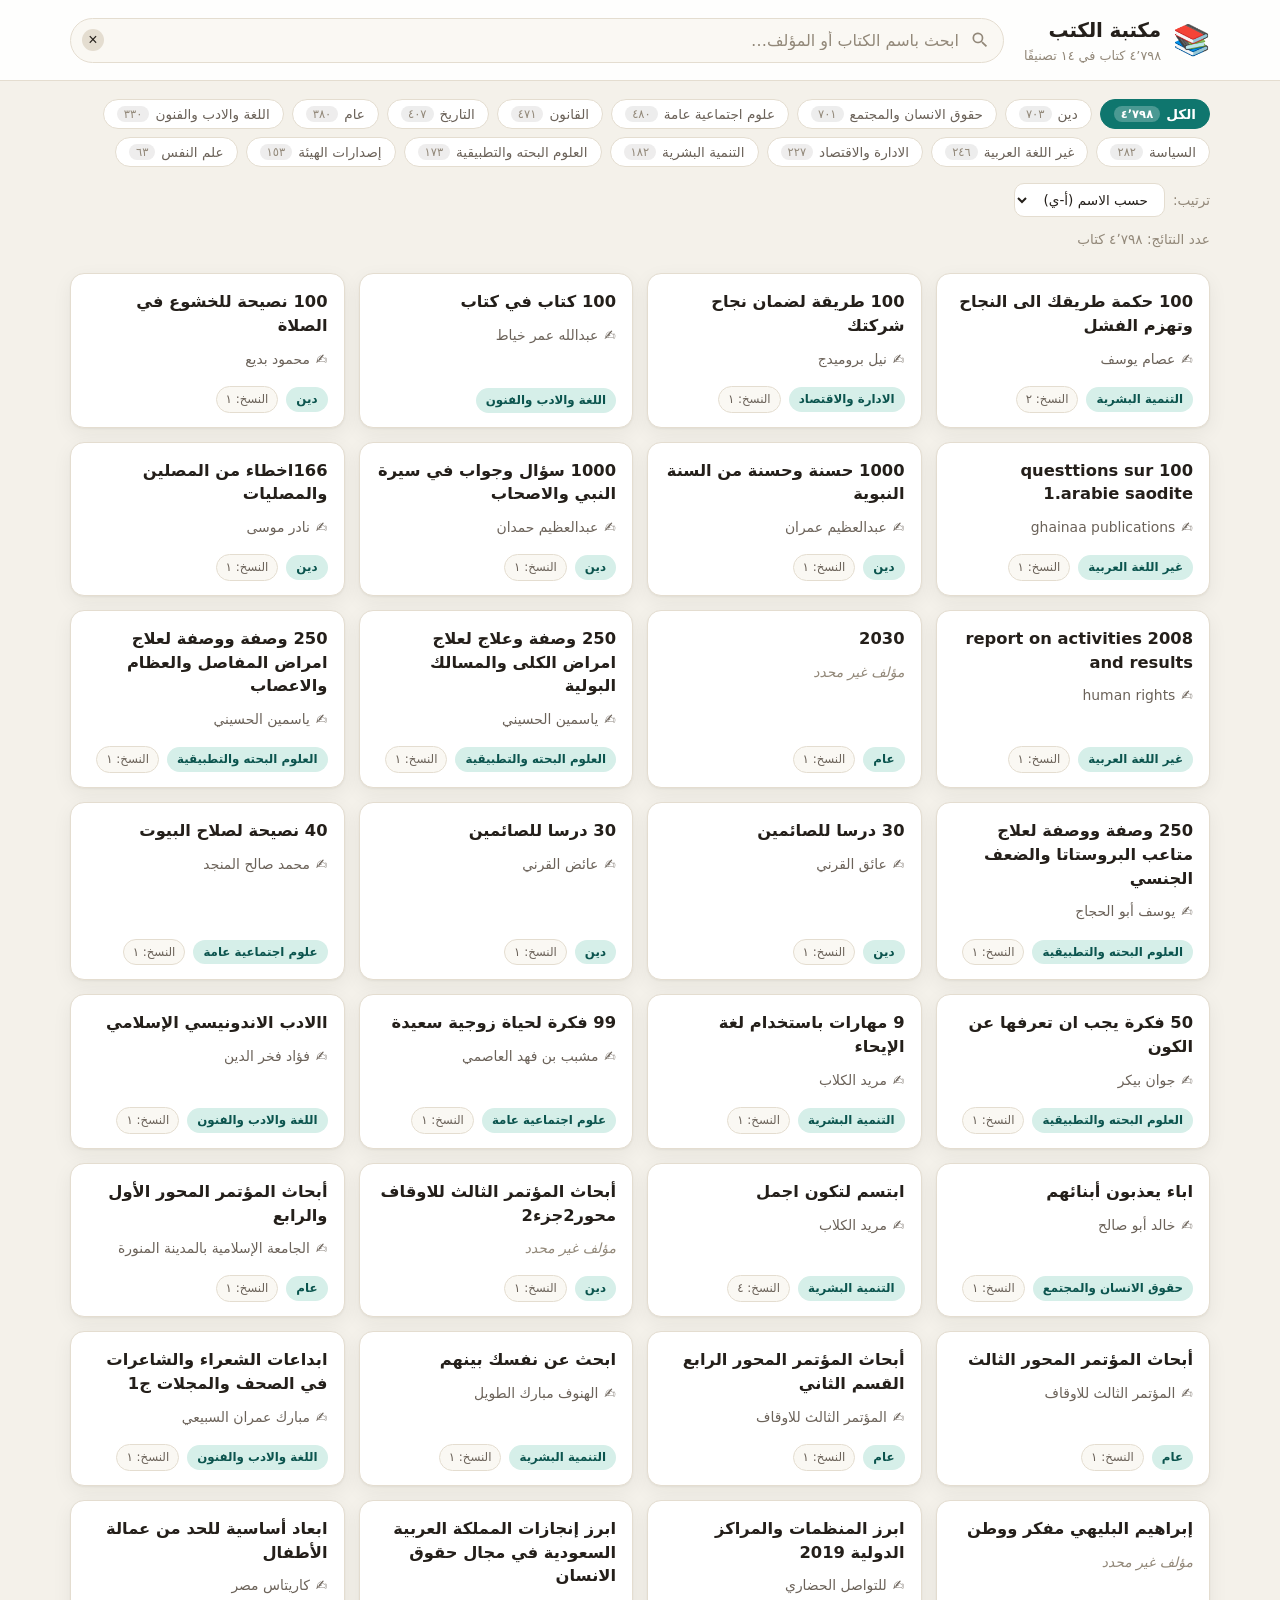
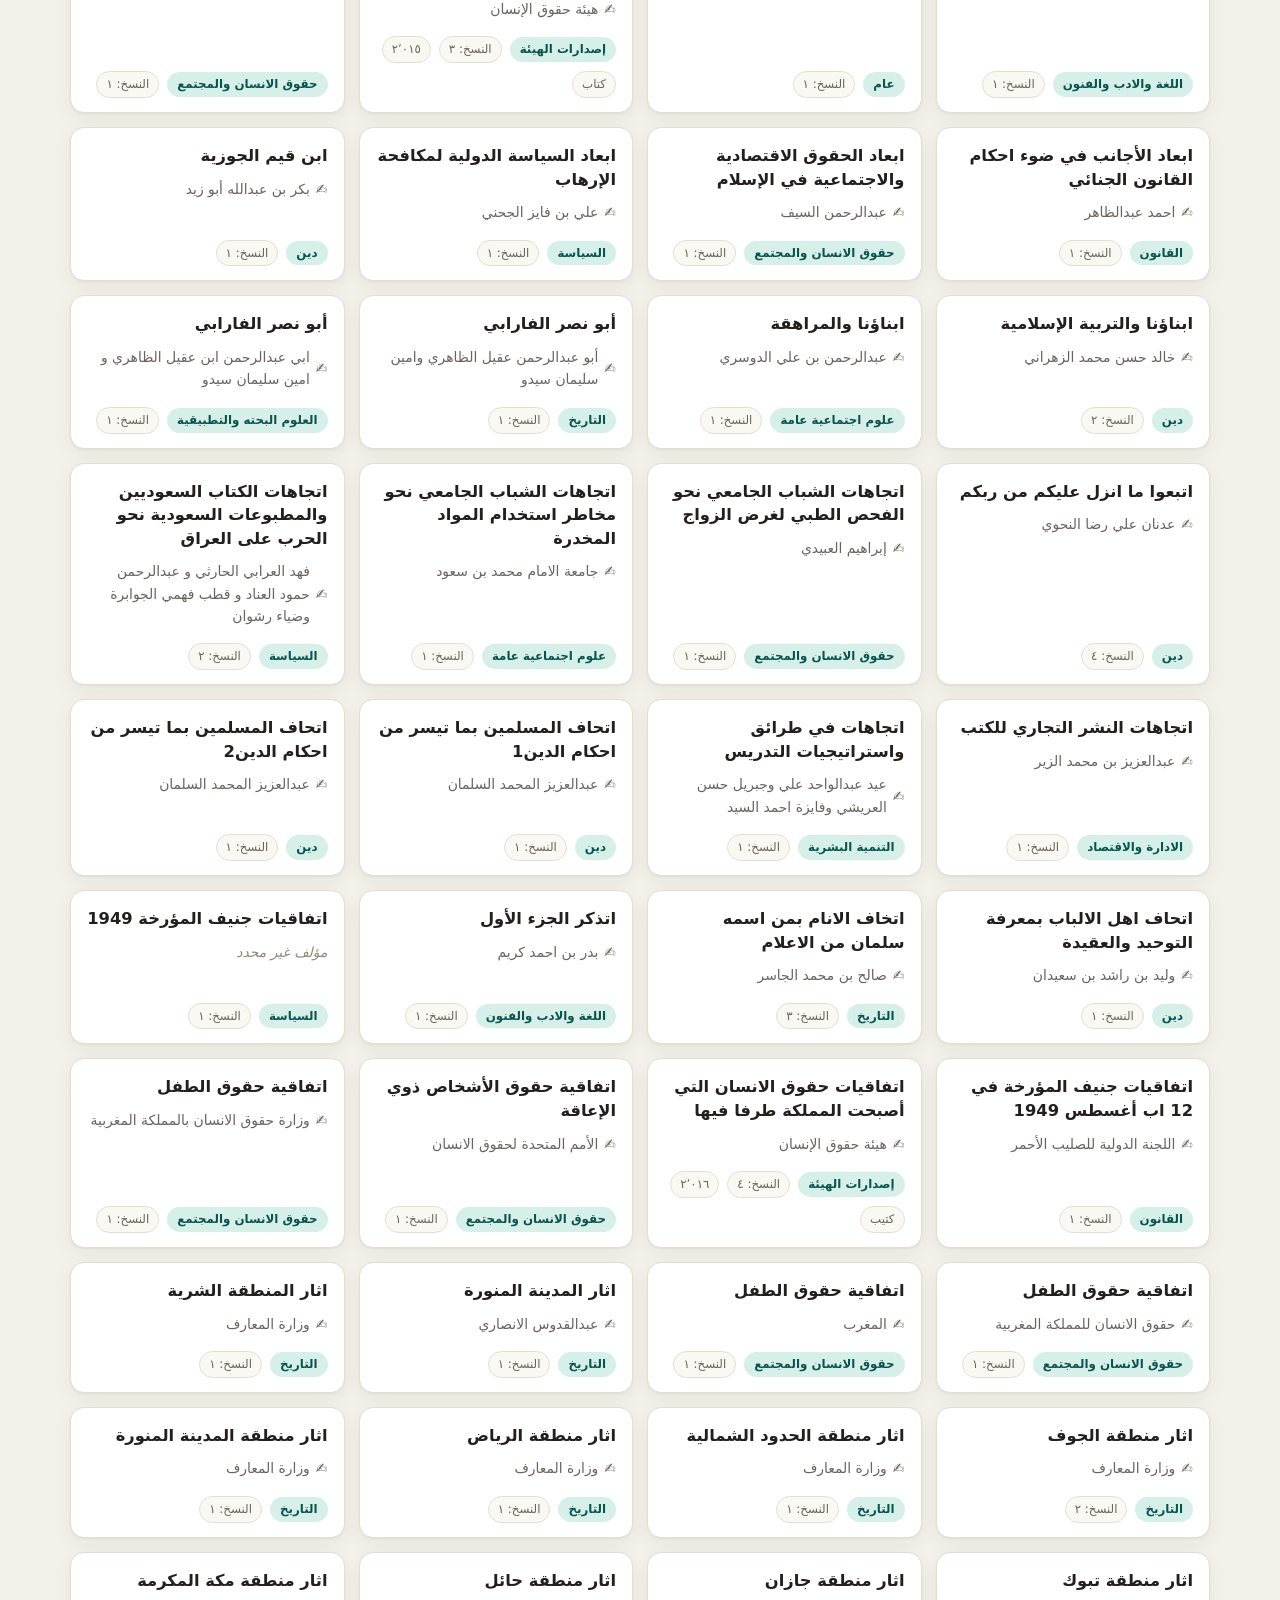
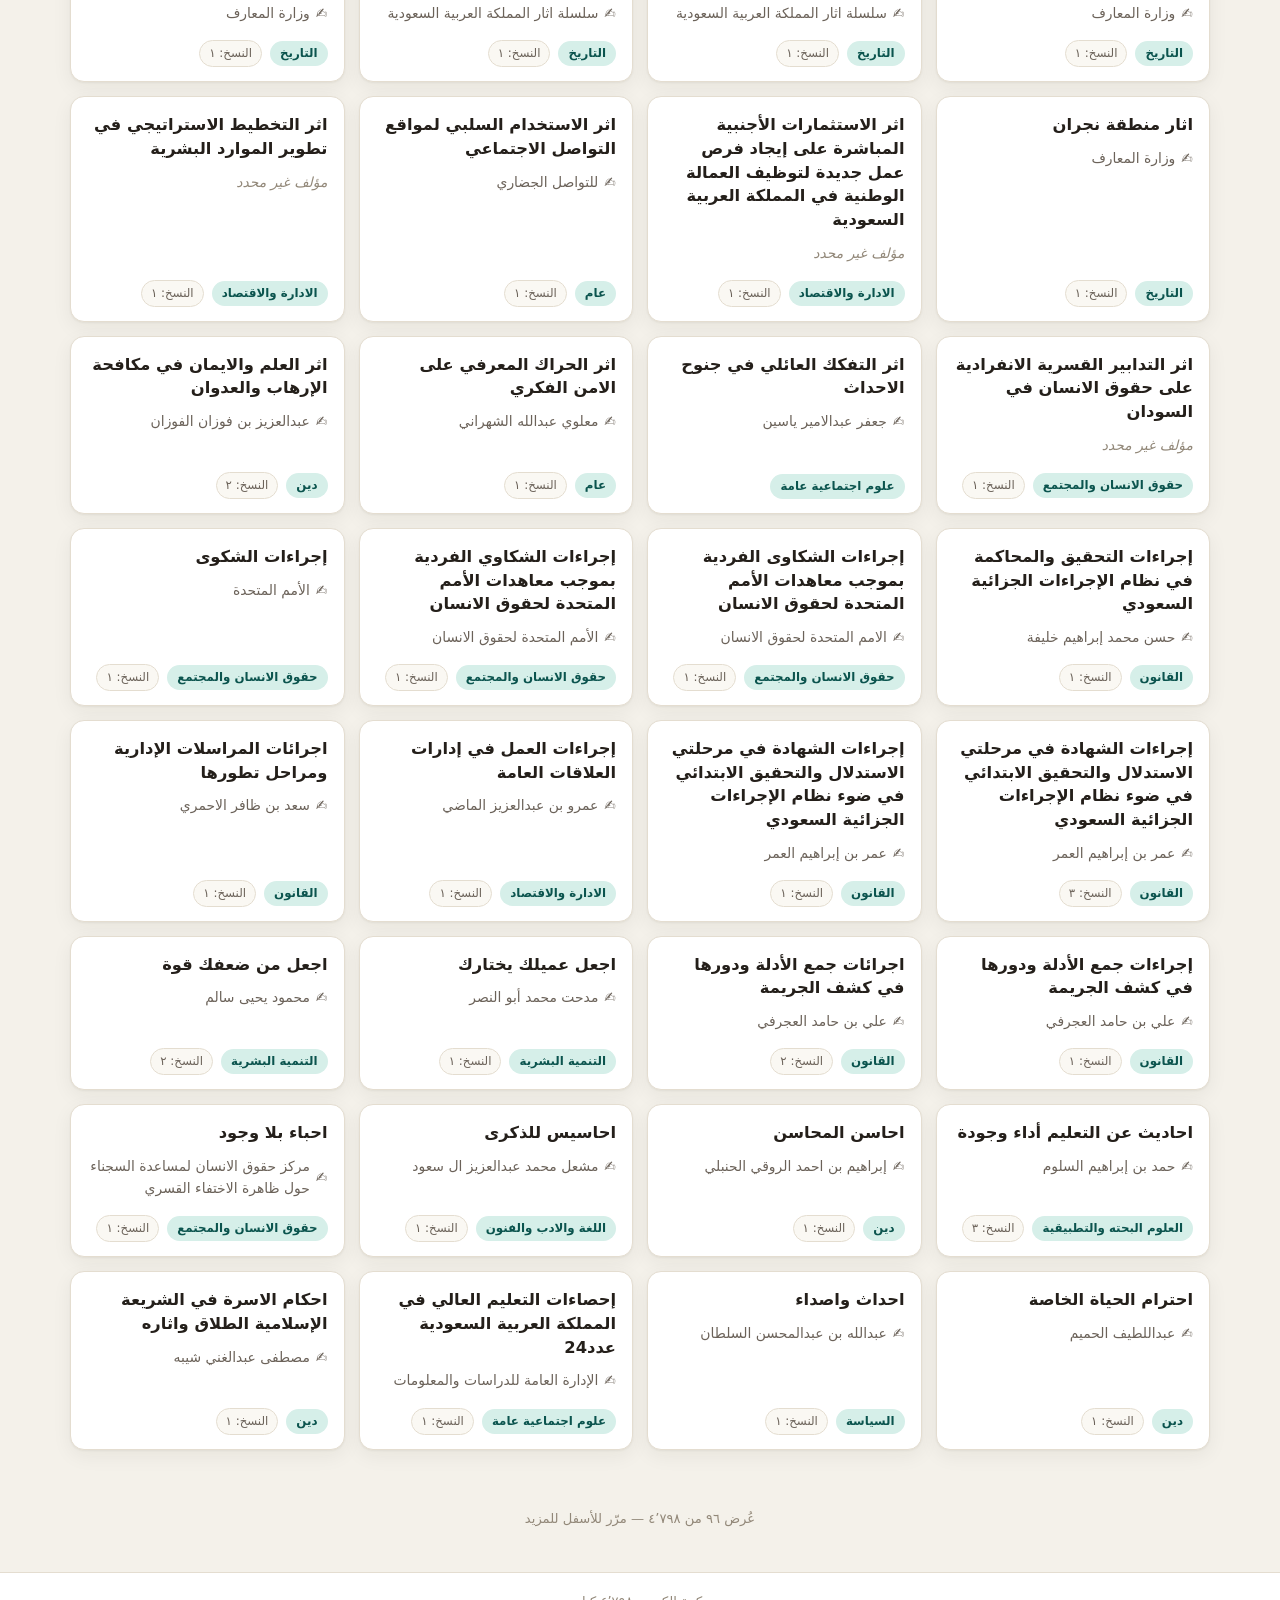
==== index.html @ 25c6536d "إضافة صفحة البحث وعرض كتب المكتبة - صفحة ويب عربية (RTL) للبحث في الكتب وتصفّحها حسب التصنيف - بحث ف" ====
<!DOCTYPE html>
<html lang="ar" dir="rtl">
<head>
  <meta charset="UTF-8" />
  <meta name="viewport" content="width=device-width, initial-scale=1.0" />
  <title>مكتبة الكتب — البحث والتصفّح</title>
  <meta name="description" content="صفحة للبحث في كتب المكتبة وتصفّحها حسب التصنيف" />
  <link rel="preconnect" href="https://fonts.googleapis.com" />
  <link rel="stylesheet" href="assets/styles.css" />
  <link rel="icon" href="data:image/svg+xml,<svg xmlns='http://www.w3.org/2000/svg' viewBox='0 0 100 100'><text y='.9em' font-size='90'>📚</text></svg>" />
</head>
<body>
  <a class="skip-link" href="#results">تخطٍّ إلى النتائج</a>

  <header class="site-header">
    <div class="header-inner">
      <div class="brand">
        <span class="brand-icon" aria-hidden="true">📚</span>
        <div class="brand-text">
          <h1>مكتبة الكتب</h1>
          <p id="subtitle">جارٍ تحميل البيانات…</p>
        </div>
      </div>

      <div class="search-wrap">
        <svg class="search-icon" aria-hidden="true" viewBox="0 0 24 24" width="20" height="20">
          <path fill="currentColor" d="M15.5 14h-.79l-.28-.27a6.5 6.5 0 1 0-.7.7l.27.28v.79l5 4.99L20.49 19l-4.99-5Zm-6 0A4.5 4.5 0 1 1 14 9.5 4.5 4.5 0 0 1 9.5 14Z"/>
        </svg>
        <input id="search" type="search" inputmode="search" autocomplete="off"
               placeholder="ابحث باسم الكتاب أو المؤلف…" aria-label="بحث" />
        <button id="clear-search" class="clear-btn" type="button" aria-label="مسح البحث" hidden>&times;</button>
      </div>
    </div>
  </header>

  <main>
    <section class="controls" aria-label="أدوات التصفية">
      <div class="controls-inner">
        <div class="chips" id="category-chips" role="tablist" aria-label="التصنيفات"></div>
        <div class="controls-right">
          <label class="sort-field">
            <span>ترتيب:</span>
            <select id="sort" aria-label="ترتيب النتائج">
              <option value="title">حسب الاسم (أ-ي)</option>
              <option value="author">حسب المؤلف</option>
              <option value="copies">حسب عدد النسخ</option>
              <option value="category">حسب التصنيف</option>
            </select>
          </label>
        </div>
      </div>
      <p class="result-count" id="result-count" aria-live="polite"></p>
    </section>

    <section id="results" class="results" tabindex="-1" aria-label="قائمة الكتب"></section>

    <div id="empty-state" class="empty-state" hidden>
      <span aria-hidden="true">🔍</span>
      <p>لا توجد كتب مطابقة</p>
      <button id="reset-all" type="button" class="btn">إعادة التعيين</button>
    </div>

    <div id="sentinel" class="sentinel" aria-hidden="true"></div>
    <p id="load-status" class="load-status" aria-live="polite"></p>
  </main>

  <footer class="site-footer">
    <p>مكتبة الكتب · <span id="footer-count"></span></p>
  </footer>

  <!-- نافذة تفاصيل الكتاب -->
  <dialog id="book-dialog" class="book-dialog">
    <form method="dialog">
      <button class="dialog-close" value="close" aria-label="إغلاق">&times;</button>
    </form>
    <div id="dialog-body"></div>
  </dialog>

  <script src="assets/books-data.js"></script>
  <script src="assets/app.js"></script>
</body>
</html>
---- assets/styles.css ----
:root {
  --bg: #f4f1ea;
  --surface: #ffffff;
  --surface-2: #faf8f3;
  --text: #241f1a;
  --text-soft: #6b6259;
  --muted: #928879;
  --border: #e4ddd0;
  --accent: #0f766e;
  --accent-soft: #d6efe9;
  --accent-ink: #0b544e;
  --ring: rgba(15, 118, 110, .35);
  --shadow: 0 1px 2px rgba(40, 30, 20, .05), 0 6px 20px rgba(40, 30, 20, .06);
  --radius: 14px;
  --maxw: 1180px;
  --font: "Segoe UI", "Noto Sans Arabic", "Tahoma", system-ui, sans-serif;
}

@media (prefers-color-scheme: dark) {
  :root {
    --bg: #16130f;
    --surface: #211d18;
    --surface-2: #1b1712;
    --text: #f0e9de;
    --text-soft: #c1b6a6;
    --muted: #948a7b;
    --border: #352f27;
    --accent: #2dd4bf;
    --accent-soft: #123330;
    --accent-ink: #7ff0e2;
    --ring: rgba(45, 212, 191, .35);
    --shadow: 0 1px 2px rgba(0,0,0,.3), 0 8px 24px rgba(0,0,0,.35);
  }
}
:root[data-theme="dark"] {
  --bg: #16130f; --surface: #211d18; --surface-2: #1b1712;
  --text: #f0e9de; --text-soft: #c1b6a6; --muted: #948a7b; --border: #352f27;
  --accent: #2dd4bf; --accent-soft: #123330; --accent-ink: #7ff0e2;
  --ring: rgba(45, 212, 191, .35);
  --shadow: 0 1px 2px rgba(0,0,0,.3), 0 8px 24px rgba(0,0,0,.35);
}
:root[data-theme="light"] {
  --bg: #f4f1ea; --surface: #ffffff; --surface-2: #faf8f3;
  --text: #241f1a; --text-soft: #6b6259; --muted: #928879; --border: #e4ddd0;
  --accent: #0f766e; --accent-soft: #d6efe9; --accent-ink: #0b544e;
  --ring: rgba(15, 118, 110, .35);
}

* { box-sizing: border-box; }
html { -webkit-text-size-adjust: 100%; }
body {
  margin: 0;
  font-family: var(--font);
  background: var(--bg);
  color: var(--text);
  line-height: 1.6;
}

.skip-link {
  position: absolute; right: -9999px; top: 8px;
  background: var(--accent); color: #fff; padding: 8px 14px; border-radius: 8px; z-index: 100;
}
.skip-link:focus { right: 12px; }

/* Header */
.site-header {
  position: sticky; top: 0; z-index: 30;
  background: color-mix(in srgb, var(--surface) 88%, transparent);
  backdrop-filter: blur(10px);
  border-bottom: 1px solid var(--border);
}
.header-inner {
  max-width: var(--maxw); margin: 0 auto; padding: 14px 20px;
  display: flex; align-items: center; gap: 20px; flex-wrap: wrap;
}
.brand { display: flex; align-items: center; gap: 12px; }
.brand-icon { font-size: 30px; line-height: 1; }
.brand-text h1 { margin: 0; font-size: 1.25rem; font-weight: 800; letter-spacing: -.2px; }
.brand-text p { margin: 0; font-size: .8rem; color: var(--muted); }

.search-wrap {
  position: relative; flex: 1 1 320px; min-width: 240px; margin-inline-start: auto;
}
.search-icon {
  position: absolute; inset-inline-start: 14px; top: 50%; transform: translateY(-50%);
  color: var(--muted); pointer-events: none;
}
#search {
  width: 100%; padding: 12px 44px; border: 1px solid var(--border);
  border-radius: 999px; background: var(--surface-2); color: var(--text);
  font-size: 1rem; font-family: inherit; transition: border-color .15s, box-shadow .15s;
}
#search::placeholder { color: var(--muted); }
#search:focus { outline: none; border-color: var(--accent); box-shadow: 0 0 0 4px var(--ring); }
#search::-webkit-search-cancel-button { display: none; }
.clear-btn {
  position: absolute; inset-inline-end: 12px; top: 50%; transform: translateY(-50%);
  border: none; background: var(--border); color: var(--text); width: 22px; height: 22px;
  border-radius: 50%; font-size: 16px; line-height: 1; cursor: pointer; display: grid; place-items: center;
}
.clear-btn:hover { background: var(--accent); color: #fff; }

/* Controls */
.controls { max-width: var(--maxw); margin: 0 auto; padding: 18px 20px 6px; }
.controls-inner { display: flex; gap: 16px; align-items: flex-start; flex-wrap: wrap; justify-content: space-between; }
.chips { display: flex; flex-wrap: wrap; gap: 8px; flex: 1 1 auto; }
.chip {
  border: 1px solid var(--border); background: var(--surface); color: var(--text-soft);
  padding: 6px 13px; border-radius: 999px; font-size: .85rem; font-family: inherit;
  cursor: pointer; transition: all .13s; display: inline-flex; align-items: center; gap: 6px;
}
.chip:hover { border-color: var(--accent); color: var(--text); }
.chip[aria-selected="true"] {
  background: var(--accent); border-color: var(--accent); color: #fff; font-weight: 600;
}
.chip .chip-count {
  font-size: .72rem; background: color-mix(in srgb, var(--text) 8%, transparent);
  padding: 1px 7px; border-radius: 999px; color: var(--muted);
}
.chip[aria-selected="true"] .chip-count { background: rgba(255,255,255,.25); color: #fff; }

.controls-right { display: flex; align-items: center; gap: 10px; }
.sort-field { display: inline-flex; align-items: center; gap: 8px; font-size: .85rem; color: var(--muted); }
#sort {
  font-family: inherit; font-size: .85rem; padding: 7px 12px; border-radius: 10px;
  border: 1px solid var(--border); background: var(--surface); color: var(--text); cursor: pointer;
}
#sort:focus { outline: none; border-color: var(--accent); box-shadow: 0 0 0 3px var(--ring); }

.result-count { max-width: var(--maxw); margin: 12px auto 0; font-size: .85rem; color: var(--muted); }

/* Results grid */
.results {
  max-width: var(--maxw); margin: 8px auto 0; padding: 8px 20px 40px;
  display: grid; gap: 14px; outline: none;
  grid-template-columns: repeat(auto-fill, minmax(270px, 1fr));
}
.card {
  background: var(--surface); border: 1px solid var(--border); border-radius: var(--radius);
  padding: 16px 16px 14px; box-shadow: var(--shadow); cursor: pointer;
  display: flex; flex-direction: column; gap: 10px; transition: transform .12s, border-color .12s, box-shadow .12s;
  position: relative; overflow: hidden;
}
.card::before {
  content: ""; position: absolute; inset-inline-start: 0; top: 0; bottom: 0; width: 4px;
  background: var(--accent); opacity: .0; transition: opacity .12s;
}
.card:hover { transform: translateY(-2px); border-color: color-mix(in srgb, var(--accent) 50%, var(--border)); }
.card:hover::before { opacity: .8; }
.card:focus-visible { outline: 2px solid var(--accent); outline-offset: 2px; }
.card-title { margin: 0; font-size: 1.02rem; font-weight: 700; line-height: 1.45; color: var(--text); }
.card-author { font-size: .87rem; color: var(--text-soft); display: flex; align-items: center; gap: 6px; }
.card-author.empty { color: var(--muted); font-style: italic; }
.card-meta { margin-top: auto; display: flex; align-items: center; gap: 8px; flex-wrap: wrap; padding-top: 6px; }
.badge {
  font-size: .74rem; padding: 3px 10px; border-radius: 999px; font-weight: 600;
  background: var(--accent-soft); color: var(--accent-ink); white-space: nowrap;
}
.pill {
  font-size: .74rem; padding: 3px 9px; border-radius: 999px; color: var(--text-soft);
  background: var(--surface-2); border: 1px solid var(--border); white-space: nowrap;
}
mark { background: color-mix(in srgb, var(--accent) 32%, transparent); color: inherit; border-radius: 3px; padding: 0 1px; }

/* Empty / status */
.empty-state { max-width: var(--maxw); margin: 40px auto; text-align: center; color: var(--muted); }
.empty-state span { font-size: 46px; display: block; margin-bottom: 8px; }
.empty-state p { margin: 0 0 16px; font-size: 1.05rem; }
.btn {
  font-family: inherit; border: 1px solid var(--accent); background: var(--accent); color: #fff;
  padding: 9px 20px; border-radius: 10px; cursor: pointer; font-size: .9rem;
}
.btn:hover { filter: brightness(1.06); }
.sentinel { height: 1px; }
.load-status { text-align: center; color: var(--muted); font-size: .82rem; padding: 4px 0 30px; min-height: 1em; }

/* Footer */
.site-footer { border-top: 1px solid var(--border); background: var(--surface); }
.site-footer p { max-width: var(--maxw); margin: 0 auto; padding: 18px 20px; color: var(--muted); font-size: .82rem; text-align: center; }

/* Dialog */
.book-dialog {
  border: 1px solid var(--border); border-radius: 16px; padding: 0; max-width: 520px; width: calc(100% - 40px);
  background: var(--surface); color: var(--text); box-shadow: 0 20px 60px rgba(0,0,0,.35);
}
.book-dialog::backdrop { background: rgba(20, 15, 10, .5); backdrop-filter: blur(2px); }
.dialog-close {
  position: absolute; inset-inline-end: 12px; top: 10px; border: none; background: var(--surface-2);
  width: 32px; height: 32px; border-radius: 50%; font-size: 20px; cursor: pointer; color: var(--text-soft);
}
.dialog-close:hover { background: var(--accent); color: #fff; }
#dialog-body { padding: 28px 26px 26px; }
#dialog-body .dlg-badge { margin-bottom: 12px; display: inline-block; }
#dialog-body h2 { margin: 0 0 6px; font-size: 1.3rem; line-height: 1.4; }
#dialog-body .dlg-author { color: var(--text-soft); margin: 0 0 20px; }
.dlg-grid { display: grid; grid-template-columns: 1fr 1fr; gap: 12px; }
.dlg-item {
  background: var(--surface-2); border: 1px solid var(--border); border-radius: 10px; padding: 12px 14px;
}
.dlg-item .k { font-size: .75rem; color: var(--muted); margin-bottom: 3px; }
.dlg-item .v { font-size: 1rem; font-weight: 700; }

@media (max-width: 560px) {
  .brand-text h1 { font-size: 1.1rem; }
  .results { grid-template-columns: 1fr; }
  .header-inner { gap: 12px; }
  .search-wrap { flex-basis: 100%; }
}
@media (prefers-reduced-motion: reduce) {
  * { transition: none !important; }
}
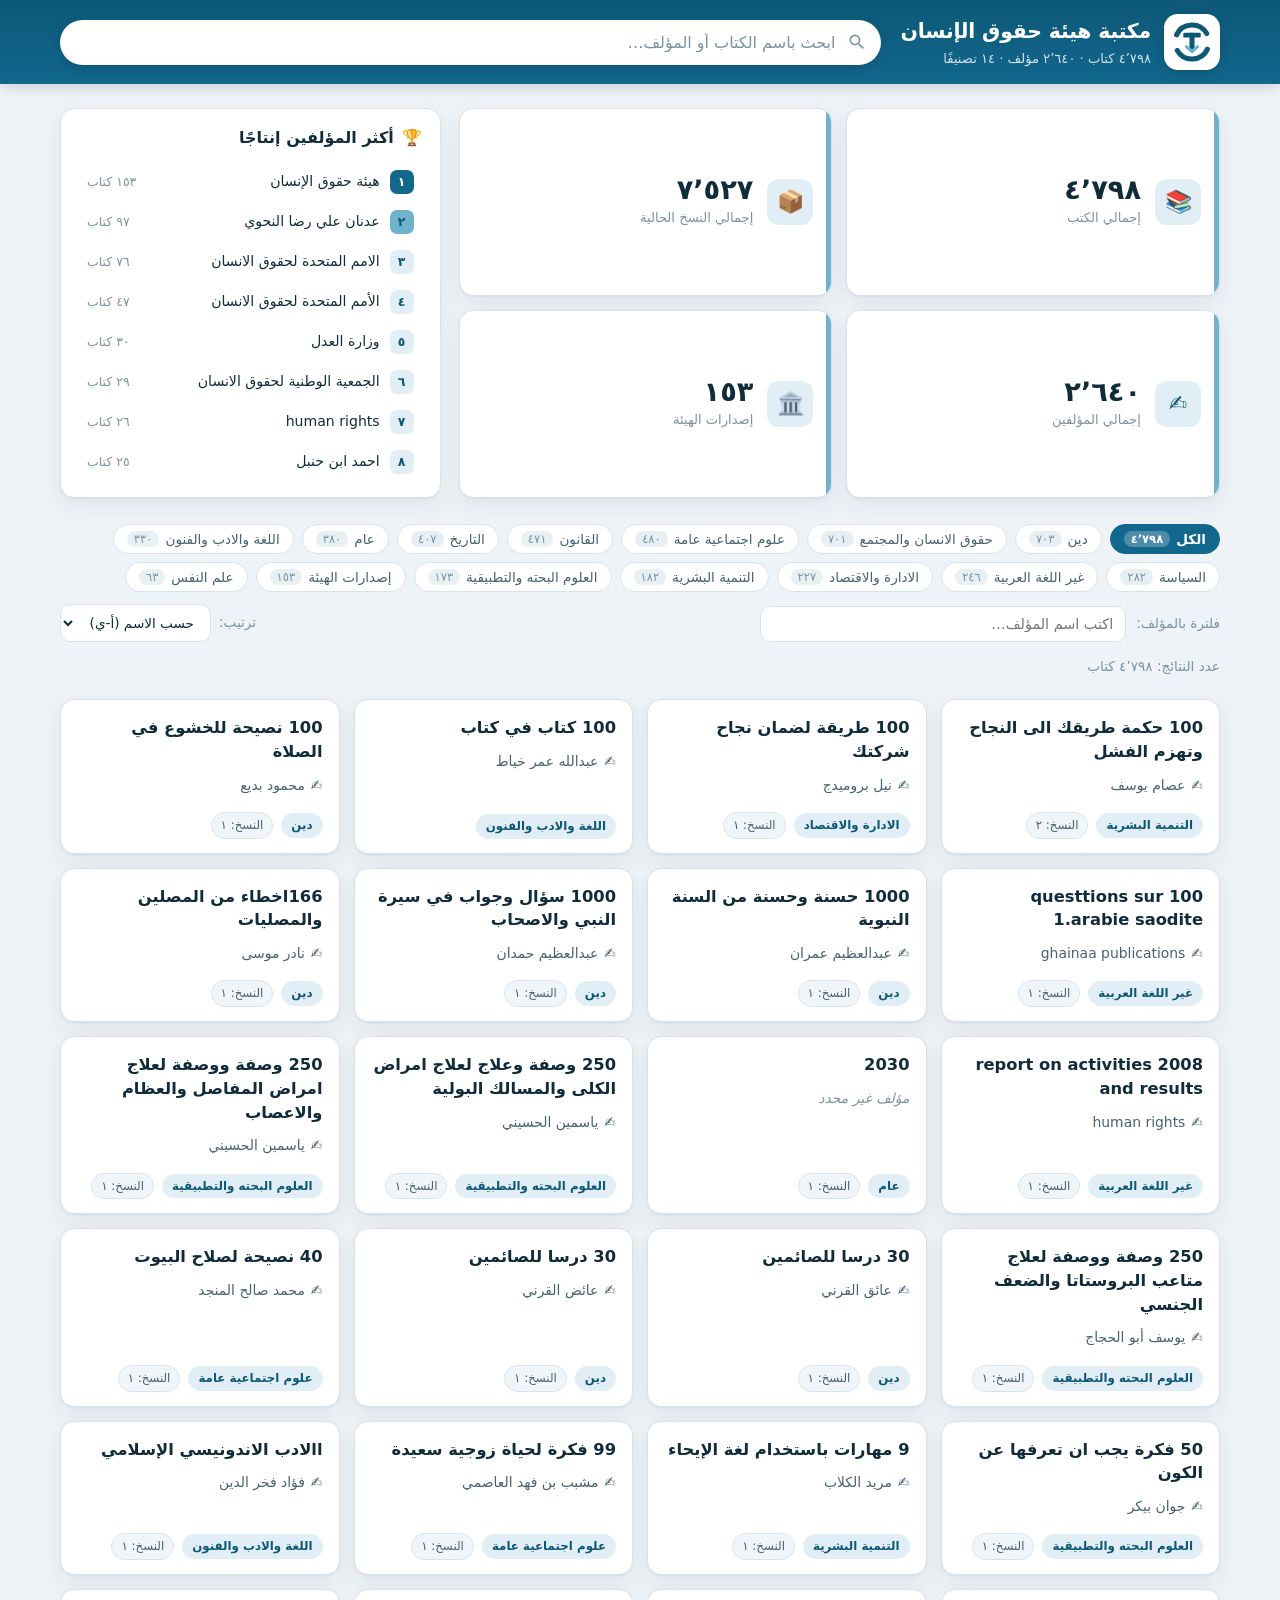
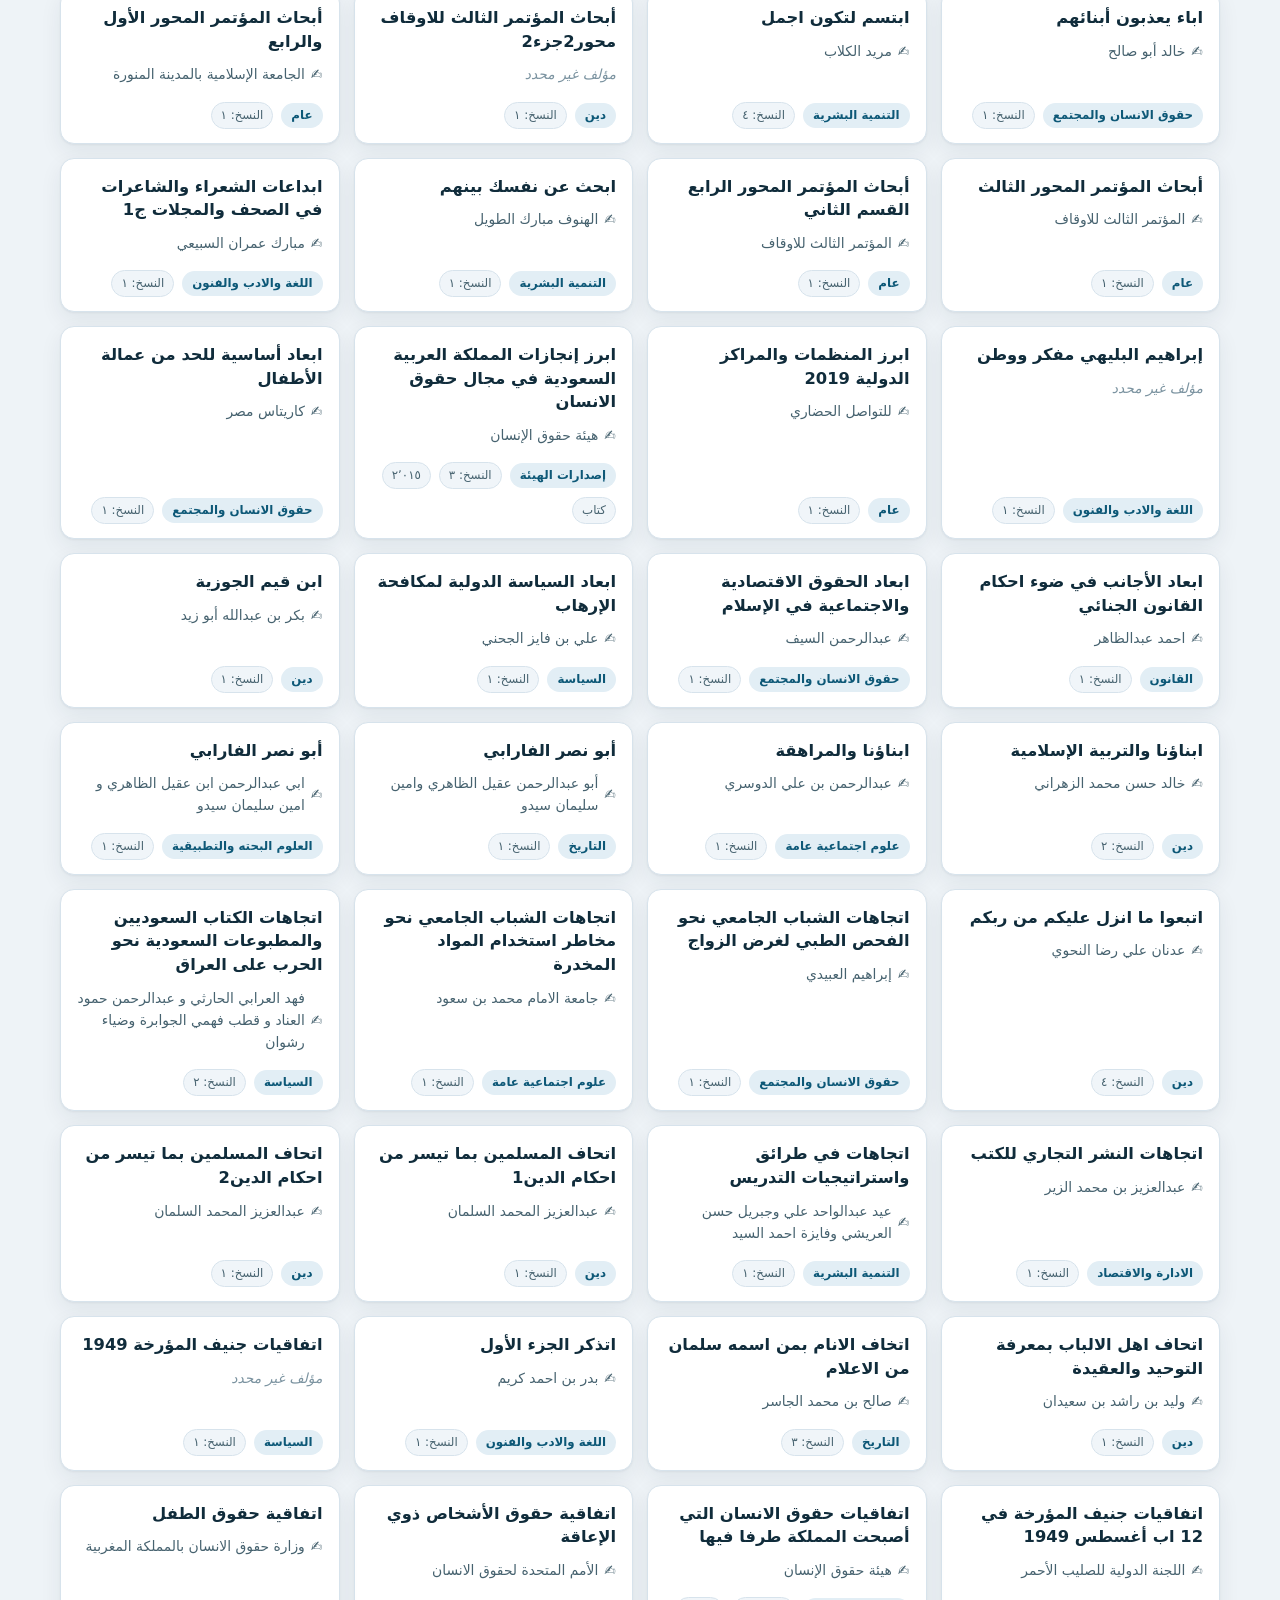
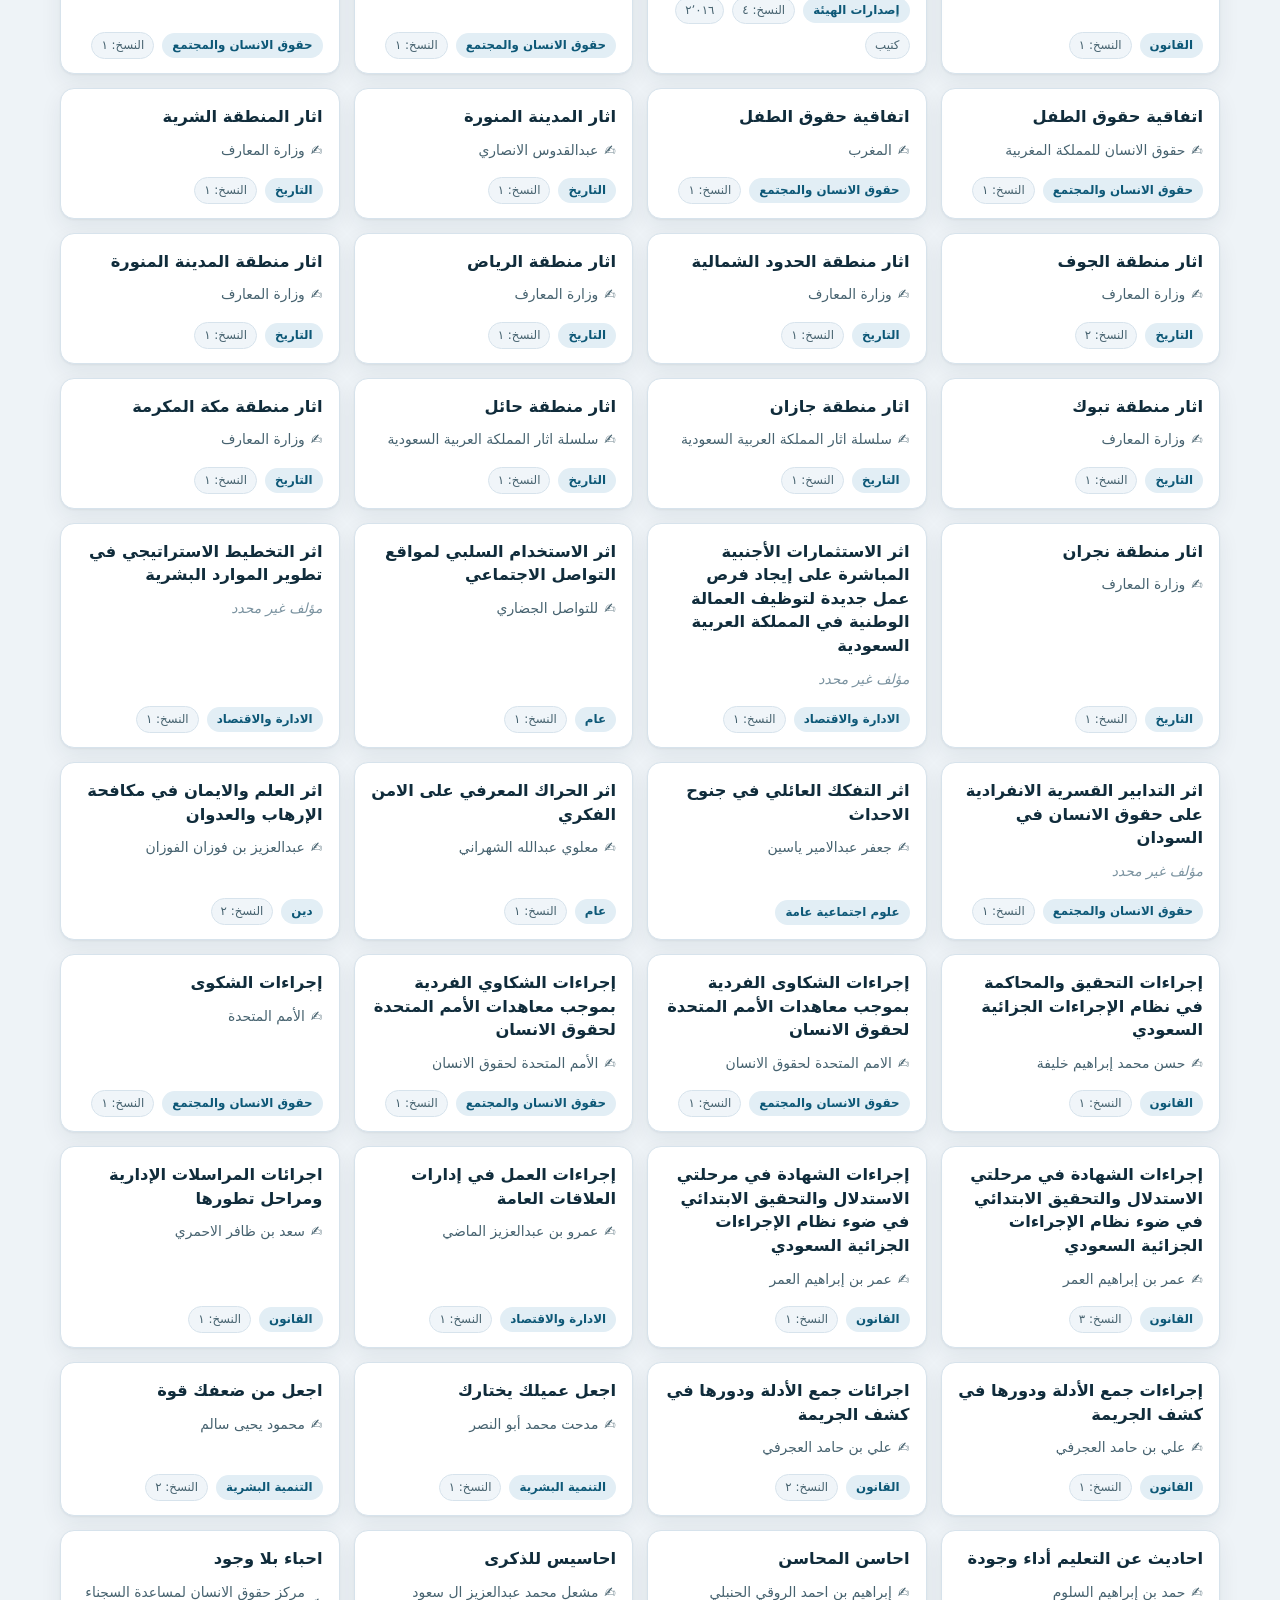
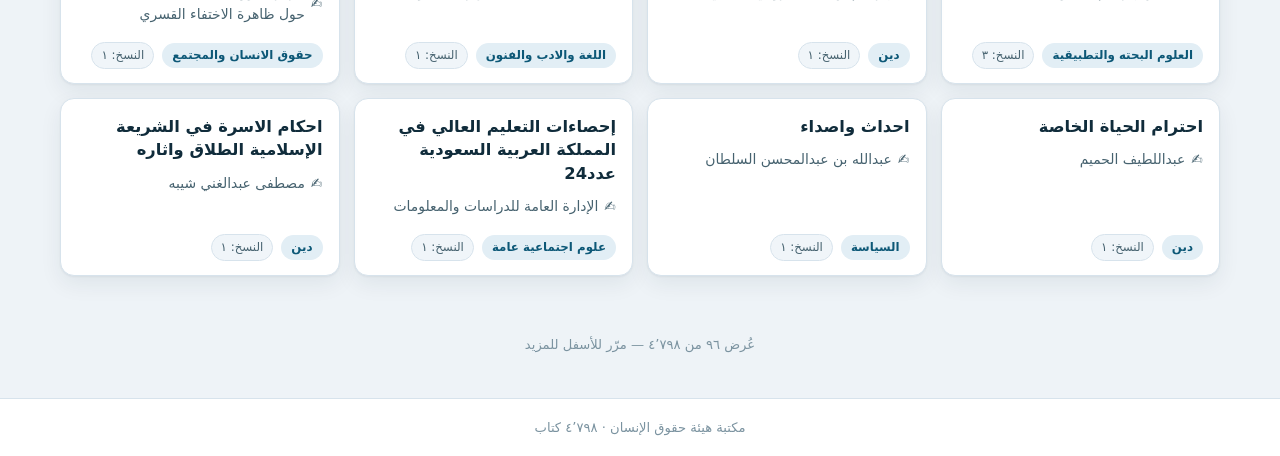
==== commit 4e8883bb: "إعادة تصميم الواجهة بهوية هيئة حقوق الإنسان وإضافة لوحة معلومات وفلتر بالمؤلف - ألوان وشعار الهيئة (" ====
--- a/index.html
+++ b/index.html
@@ -3,9 +3,8 @@
 <head>
   <meta charset="UTF-8" />
   <meta name="viewport" content="width=device-width, initial-scale=1.0" />
-  <title>مكتبة الكتب — البحث والتصفّح</title>
-  <meta name="description" content="صفحة للبحث في كتب المكتبة وتصفّحها حسب التصنيف" />
-  <link rel="preconnect" href="https://fonts.googleapis.com" />
+  <title>مكتبة هيئة حقوق الإنسان — البحث والتصفّح</title>
+  <meta name="description" content="لوحة معلومات وبحث في كتب مكتبة هيئة حقوق الإنسان" />
   <link rel="stylesheet" href="assets/styles.css" />
   <link rel="icon" href="data:image/svg+xml,<svg xmlns='http://www.w3.org/2000/svg' viewBox='0 0 100 100'><text y='.9em' font-size='90'>📚</text></svg>" />
 </head>
@@ -15,9 +14,17 @@
   <header class="site-header">
     <div class="header-inner">
       <div class="brand">
-        <span class="brand-icon" aria-hidden="true">📚</span>
+        <span class="brand-logo" aria-hidden="true">
+          <svg viewBox="0 0 100 100" width="46" height="46" role="img" aria-label="شعار هيئة حقوق الإنسان">
+            <path d="M 83.53 65.64 A 37 37 0 0 1 17.96 68.50" fill="none" stroke="var(--brand-dark)" stroke-width="11" stroke-linecap="round"/>
+            <path d="M 16.47 34.36 A 37 37 0 0 1 82.04 31.50" fill="none" stroke="var(--brand-dark)" stroke-width="11" stroke-linecap="round"/>
+            <rect x="31" y="30" width="38" height="10" rx="2" fill="var(--brand-dark)"/>
+            <rect x="44.5" y="30" width="11" height="38" rx="1.5" fill="var(--brand-dark)"/>
+            <path d="M 38 60 L 50 71 L 62 60" fill="none" stroke="var(--brand-light)" stroke-width="7" stroke-linecap="round" stroke-linejoin="round"/>
+          </svg>
+        </span>
         <div class="brand-text">
-          <h1>مكتبة الكتب</h1>
+          <h1>مكتبة هيئة حقوق الإنسان</h1>
           <p id="subtitle">جارٍ تحميل البيانات…</p>
         </div>
       </div>
@@ -34,20 +41,40 @@
   </header>
 
   <main>
+    <!-- لوحة المعلومات -->
+    <section class="dashboard" aria-label="لوحة المعلومات">
+      <div class="dash-inner">
+        <div class="stats" id="stats"></div>
+        <div class="top-authors" id="top-authors">
+          <h2 class="panel-title"><span aria-hidden="true">🏆</span> أكثر المؤلفين إنتاجًا</h2>
+          <ol class="top-authors-list" id="top-authors-list"></ol>
+        </div>
+      </div>
+    </section>
+
     <section class="controls" aria-label="أدوات التصفية">
       <div class="controls-inner">
         <div class="chips" id="category-chips" role="tablist" aria-label="التصنيفات"></div>
-        <div class="controls-right">
-          <label class="sort-field">
-            <span>ترتيب:</span>
-            <select id="sort" aria-label="ترتيب النتائج">
-              <option value="title">حسب الاسم (أ-ي)</option>
-              <option value="author">حسب المؤلف</option>
-              <option value="copies">حسب عدد النسخ</option>
-              <option value="category">حسب التصنيف</option>
-            </select>
-          </label>
+      </div>
+      <div class="controls-row">
+        <div class="author-filter" id="author-filter">
+          <label for="author-search" class="af-label">فلترة بالمؤلف:</label>
+          <div class="af-box">
+            <input id="author-search" type="text" autocomplete="off" placeholder="اكتب اسم المؤلف…"
+                   aria-label="فلترة بالمؤلف" role="combobox" aria-expanded="false" aria-controls="author-list" />
+            <button id="author-clear" class="af-clear" type="button" aria-label="إلغاء فلتر المؤلف" hidden>&times;</button>
+            <ul id="author-list" class="af-list" role="listbox" hidden></ul>
+          </div>
         </div>
+        <label class="sort-field">
+          <span>ترتيب:</span>
+          <select id="sort" aria-label="ترتيب النتائج">
+            <option value="title">حسب الاسم (أ-ي)</option>
+            <option value="author">حسب المؤلف</option>
+            <option value="copies">حسب عدد النسخ</option>
+            <option value="category">حسب التصنيف</option>
+          </select>
+        </label>
       </div>
       <p class="result-count" id="result-count" aria-live="polite"></p>
     </section>
@@ -65,7 +92,7 @@
   </main>
 
   <footer class="site-footer">
-    <p>مكتبة الكتب · <span id="footer-count"></span></p>
+    <p>مكتبة هيئة حقوق الإنسان · <span id="footer-count"></span></p>
   </footer>
 
   <!-- نافذة تفاصيل الكتاب -->
--- a/assets/styles.css
+++ b/assets/styles.css
@@ -1,211 +1,248 @@
 :root {
-  --bg: #f4f1ea;
+  /* هوية هيئة حقوق الإنسان */
+  --brand-dark: #0d5877;
+  --brand: #12678d;
+  --brand-light: #6fb2ce;
+
+  --bg: #eef3f7;
   --surface: #ffffff;
-  --surface-2: #faf8f3;
-  --text: #241f1a;
-  --text-soft: #6b6259;
-  --muted: #928879;
-  --border: #e4ddd0;
-  --accent: #0f766e;
-  --accent-soft: #d6efe9;
-  --accent-ink: #0b544e;
-  --ring: rgba(15, 118, 110, .35);
-  --shadow: 0 1px 2px rgba(40, 30, 20, .05), 0 6px 20px rgba(40, 30, 20, .06);
+  --surface-2: #f0f5f9;
+  --text: #102c3b;
+  --text-soft: #46626f;
+  --muted: #7b93a0;
+  --border: #d7e3ec;
+  --accent: #12678d;
+  --accent-soft: #e2eef5;
+  --accent-ink: #0d5877;
+  --ring: rgba(18, 103, 141, .32);
+  --good: #1f8a70;
+  --shadow: 0 1px 2px rgba(13, 40, 55, .05), 0 8px 22px rgba(13, 40, 55, .07);
   --radius: 14px;
-  --maxw: 1180px;
+  --maxw: 1200px;
   --font: "Segoe UI", "Noto Sans Arabic", "Tahoma", system-ui, sans-serif;
 }
 
 @media (prefers-color-scheme: dark) {
   :root {
-    --bg: #16130f;
-    --surface: #211d18;
-    --surface-2: #1b1712;
-    --text: #f0e9de;
-    --text-soft: #c1b6a6;
-    --muted: #948a7b;
-    --border: #352f27;
-    --accent: #2dd4bf;
-    --accent-soft: #123330;
-    --accent-ink: #7ff0e2;
-    --ring: rgba(45, 212, 191, .35);
-    --shadow: 0 1px 2px rgba(0,0,0,.3), 0 8px 24px rgba(0,0,0,.35);
+    --bg: #081720;
+    --surface: #0f2733;
+    --surface-2: #0c2029;
+    --text: #e6f1f6;
+    --text-soft: #a7c2ce;
+    --muted: #6f8d9c;
+    --border: #1b3947;
+    --accent: #57a6cc;
+    --accent-soft: #10303f;
+    --accent-ink: #8fcbe4;
+    --brand-dark: #2b7ea3;
+    --ring: rgba(87, 166, 204, .35);
+    --good: #38b89a;
+    --shadow: 0 1px 2px rgba(0,0,0,.35), 0 10px 26px rgba(0,0,0,.4);
   }
 }
 :root[data-theme="dark"] {
-  --bg: #16130f; --surface: #211d18; --surface-2: #1b1712;
-  --text: #f0e9de; --text-soft: #c1b6a6; --muted: #948a7b; --border: #352f27;
-  --accent: #2dd4bf; --accent-soft: #123330; --accent-ink: #7ff0e2;
-  --ring: rgba(45, 212, 191, .35);
-  --shadow: 0 1px 2px rgba(0,0,0,.3), 0 8px 24px rgba(0,0,0,.35);
+  --bg: #081720; --surface: #0f2733; --surface-2: #0c2029;
+  --text: #e6f1f6; --text-soft: #a7c2ce; --muted: #6f8d9c; --border: #1b3947;
+  --accent: #57a6cc; --accent-soft: #10303f; --accent-ink: #8fcbe4;
+  --brand-dark: #2b7ea3; --ring: rgba(87, 166, 204, .35); --good: #38b89a;
+  --shadow: 0 1px 2px rgba(0,0,0,.35), 0 10px 26px rgba(0,0,0,.4);
 }
 :root[data-theme="light"] {
-  --bg: #f4f1ea; --surface: #ffffff; --surface-2: #faf8f3;
-  --text: #241f1a; --text-soft: #6b6259; --muted: #928879; --border: #e4ddd0;
-  --accent: #0f766e; --accent-soft: #d6efe9; --accent-ink: #0b544e;
-  --ring: rgba(15, 118, 110, .35);
+  --bg: #eef3f7; --surface: #ffffff; --surface-2: #f0f5f9;
+  --text: #102c3b; --text-soft: #46626f; --muted: #7b93a0; --border: #d7e3ec;
+  --accent: #12678d; --accent-soft: #e2eef5; --accent-ink: #0d5877;
+  --brand-dark: #0d5877; --ring: rgba(18, 103, 141, .32); --good: #1f8a70;
 }
 
 * { box-sizing: border-box; }
+[hidden] { display: none !important; }
 html { -webkit-text-size-adjust: 100%; }
 body {
-  margin: 0;
+  margin: 0; direction: rtl;
   font-family: var(--font);
   background: var(--bg);
   color: var(--text);
   line-height: 1.6;
 }
 
-.skip-link {
-  position: absolute; right: -9999px; top: 8px;
-  background: var(--accent); color: #fff; padding: 8px 14px; border-radius: 8px; z-index: 100;
-}
+.skip-link { position: absolute; right: -9999px; top: 8px; background: var(--brand); color: #fff; padding: 8px 14px; border-radius: 8px; z-index: 100; }
 .skip-link:focus { right: 12px; }
 
-/* Header */
+/* ===== Header ===== */
 .site-header {
   position: sticky; top: 0; z-index: 30;
-  background: color-mix(in srgb, var(--surface) 88%, transparent);
-  backdrop-filter: blur(10px);
-  border-bottom: 1px solid var(--border);
-}
-.header-inner {
-  max-width: var(--maxw); margin: 0 auto; padding: 14px 20px;
-  display: flex; align-items: center; gap: 20px; flex-wrap: wrap;
-}
-.brand { display: flex; align-items: center; gap: 12px; }
-.brand-icon { font-size: 30px; line-height: 1; }
-.brand-text h1 { margin: 0; font-size: 1.25rem; font-weight: 800; letter-spacing: -.2px; }
-.brand-text p { margin: 0; font-size: .8rem; color: var(--muted); }
-
-.search-wrap {
-  position: relative; flex: 1 1 320px; min-width: 240px; margin-inline-start: auto;
-}
-.search-icon {
-  position: absolute; inset-inline-start: 14px; top: 50%; transform: translateY(-50%);
-  color: var(--muted); pointer-events: none;
-}
+  background: linear-gradient(180deg, var(--brand-dark), var(--brand));
+  color: #fff; box-shadow: 0 2px 14px rgba(13,40,55,.18);
+}
+.header-inner { max-width: var(--maxw); margin: 0 auto; padding: 14px 20px; display: flex; align-items: center; gap: 20px; flex-wrap: wrap; }
+.brand { display: flex; align-items: center; gap: 13px; }
+.brand-logo {
+  background: #fff; width: 56px; height: 56px; border-radius: 14px; display: grid; place-items: center;
+  box-shadow: 0 4px 12px rgba(0,0,0,.15); flex: none;
+}
+.brand-text h1 { margin: 0; font-size: 1.28rem; font-weight: 800; letter-spacing: -.2px; color: #fff; }
+.brand-text p { margin: 0; font-size: .82rem; color: rgba(255,255,255,.82); }
+
+.search-wrap { position: relative; flex: 1 1 320px; min-width: 240px; margin-inline-start: auto; }
+.search-icon { position: absolute; inset-inline-start: 14px; top: 50%; transform: translateY(-50%); color: var(--muted); pointer-events: none; }
 #search {
-  width: 100%; padding: 12px 44px; border: 1px solid var(--border);
-  border-radius: 999px; background: var(--surface-2); color: var(--text);
-  font-size: 1rem; font-family: inherit; transition: border-color .15s, box-shadow .15s;
+  width: 100%; padding: 12px 44px; border: 1px solid transparent; border-radius: 999px;
+  background: #fff; color: var(--text); font-size: 1rem; font-family: inherit;
+  box-shadow: 0 4px 12px rgba(0,0,0,.12); transition: box-shadow .15s;
 }
 #search::placeholder { color: var(--muted); }
-#search:focus { outline: none; border-color: var(--accent); box-shadow: 0 0 0 4px var(--ring); }
+#search:focus { outline: none; box-shadow: 0 0 0 4px rgba(255,255,255,.4); }
 #search::-webkit-search-cancel-button { display: none; }
 .clear-btn {
   position: absolute; inset-inline-end: 12px; top: 50%; transform: translateY(-50%);
   border: none; background: var(--border); color: var(--text); width: 22px; height: 22px;
   border-radius: 50%; font-size: 16px; line-height: 1; cursor: pointer; display: grid; place-items: center;
 }
-.clear-btn:hover { background: var(--accent); color: #fff; }
-
-/* Controls */
-.controls { max-width: var(--maxw); margin: 0 auto; padding: 18px 20px 6px; }
-.controls-inner { display: flex; gap: 16px; align-items: flex-start; flex-wrap: wrap; justify-content: space-between; }
-.chips { display: flex; flex-wrap: wrap; gap: 8px; flex: 1 1 auto; }
+.clear-btn:hover { background: var(--brand); color: #fff; }
+
+/* ===== Dashboard ===== */
+.dashboard { max-width: var(--maxw); margin: 0 auto; padding: 24px 20px 6px; }
+.dash-inner { display: grid; grid-template-columns: 2fr 1fr; gap: 18px; align-items: stretch; }
+.stats { display: grid; grid-template-columns: repeat(2, 1fr); gap: 14px; }
+.stat-card {
+  background: var(--surface); border: 1px solid var(--border); border-radius: var(--radius);
+  padding: 16px 18px; box-shadow: var(--shadow); display: flex; align-items: center; gap: 14px;
+  position: relative; overflow: hidden;
+}
+.stat-card::after { content: ""; position: absolute; inset-inline-start: 0; top: 0; bottom: 0; width: 5px; background: var(--brand-light); }
+.stat-ico {
+  width: 46px; height: 46px; border-radius: 12px; display: grid; place-items: center; font-size: 22px;
+  background: var(--accent-soft); color: var(--accent-ink); flex: none;
+}
+.stat-body { display: flex; flex-direction: column; }
+.stat-value { font-size: 1.7rem; font-weight: 800; line-height: 1.1; color: var(--text); font-variant-numeric: tabular-nums; }
+.stat-label { font-size: .82rem; color: var(--muted); margin-top: 2px; }
+
+.top-authors { background: var(--surface); border: 1px solid var(--border); border-radius: var(--radius); box-shadow: var(--shadow); padding: 16px 18px; display: flex; flex-direction: column; }
+.panel-title { margin: 0 0 12px; font-size: 1rem; font-weight: 800; color: var(--text); display: flex; align-items: center; gap: 8px; }
+.top-authors-list { list-style: none; margin: 0; padding: 0; display: flex; flex-direction: column; gap: 2px; counter-reset: rank; }
+.top-authors-list li {
+  display: flex; align-items: center; gap: 10px; padding: 7px 8px; border-radius: 9px; cursor: pointer;
+  transition: background .12s;
+}
+.top-authors-list li:hover { background: var(--surface-2); }
+.ta-rank {
+  width: 24px; height: 24px; border-radius: 7px; display: grid; place-items: center; flex: none;
+  font-size: .78rem; font-weight: 700; background: var(--accent-soft); color: var(--accent-ink);
+}
+.top-authors-list li:nth-child(1) .ta-rank { background: var(--brand); color: #fff; }
+.top-authors-list li:nth-child(2) .ta-rank { background: var(--brand-light); color: var(--brand-dark); }
+.ta-name { flex: 1 1 auto; font-size: .88rem; color: var(--text); overflow: hidden; text-overflow: ellipsis; white-space: nowrap; }
+.ta-count { font-size: .78rem; color: var(--muted); font-variant-numeric: tabular-nums; }
+
+/* ===== Controls ===== */
+.controls { max-width: var(--maxw); margin: 0 auto; padding: 20px 20px 6px; }
+.controls-inner { margin-bottom: 12px; }
+.chips { display: flex; flex-wrap: wrap; gap: 8px; }
 .chip {
   border: 1px solid var(--border); background: var(--surface); color: var(--text-soft);
   padding: 6px 13px; border-radius: 999px; font-size: .85rem; font-family: inherit;
   cursor: pointer; transition: all .13s; display: inline-flex; align-items: center; gap: 6px;
 }
-.chip:hover { border-color: var(--accent); color: var(--text); }
-.chip[aria-selected="true"] {
-  background: var(--accent); border-color: var(--accent); color: #fff; font-weight: 600;
-}
-.chip .chip-count {
-  font-size: .72rem; background: color-mix(in srgb, var(--text) 8%, transparent);
-  padding: 1px 7px; border-radius: 999px; color: var(--muted);
-}
+.chip:hover { border-color: var(--brand); color: var(--text); }
+.chip[aria-selected="true"] { background: var(--brand); border-color: var(--brand); color: #fff; font-weight: 600; }
+.chip .chip-count { font-size: .72rem; background: rgba(18,103,141,.1); padding: 1px 7px; border-radius: 999px; color: var(--muted); }
 .chip[aria-selected="true"] .chip-count { background: rgba(255,255,255,.25); color: #fff; }
 
-.controls-right { display: flex; align-items: center; gap: 10px; }
+.controls-row { display: flex; align-items: flex-end; gap: 16px; flex-wrap: wrap; justify-content: space-between; }
 .sort-field { display: inline-flex; align-items: center; gap: 8px; font-size: .85rem; color: var(--muted); }
-#sort {
-  font-family: inherit; font-size: .85rem; padding: 7px 12px; border-radius: 10px;
-  border: 1px solid var(--border); background: var(--surface); color: var(--text); cursor: pointer;
-}
-#sort:focus { outline: none; border-color: var(--accent); box-shadow: 0 0 0 3px var(--ring); }
-
-.result-count { max-width: var(--maxw); margin: 12px auto 0; font-size: .85rem; color: var(--muted); }
-
-/* Results grid */
-.results {
-  max-width: var(--maxw); margin: 8px auto 0; padding: 8px 20px 40px;
-  display: grid; gap: 14px; outline: none;
-  grid-template-columns: repeat(auto-fill, minmax(270px, 1fr));
-}
+#sort { font-family: inherit; font-size: .85rem; padding: 9px 12px; border-radius: 10px; border: 1px solid var(--border); background: var(--surface); color: var(--text); cursor: pointer; }
+#sort:focus { outline: none; border-color: var(--brand); box-shadow: 0 0 0 3px var(--ring); }
+
+/* Author filter combobox */
+.author-filter { display: flex; align-items: center; gap: 10px; flex: 1 1 320px; max-width: 460px; }
+.af-label { font-size: .85rem; color: var(--muted); white-space: nowrap; }
+.af-box { position: relative; flex: 1 1 auto; }
+#author-search {
+  width: 100%; font-family: inherit; font-size: .9rem; padding: 9px 12px 9px 34px; border-radius: 10px;
+  border: 1px solid var(--border); background: var(--surface); color: var(--text);
+}
+#author-search:focus { outline: none; border-color: var(--brand); box-shadow: 0 0 0 3px var(--ring); }
+.af-clear {
+  position: absolute; inset-inline-end: 8px; top: 50%; transform: translateY(-50%);
+  border: none; background: var(--border); color: var(--text); width: 20px; height: 20px;
+  border-radius: 50%; font-size: 15px; line-height: 1; cursor: pointer; display: grid; place-items: center;
+}
+.af-clear:hover { background: var(--brand); color: #fff; }
+.af-list {
+  position: absolute; z-index: 40; top: calc(100% + 4px); inset-inline: 0; margin: 0; padding: 5px;
+  list-style: none; background: var(--surface); border: 1px solid var(--border); border-radius: 12px;
+  box-shadow: var(--shadow); max-height: 320px; overflow-y: auto;
+}
+.af-list li {
+  display: flex; align-items: center; justify-content: space-between; gap: 10px; padding: 8px 10px;
+  border-radius: 8px; cursor: pointer; font-size: .88rem;
+}
+.af-list li:hover, .af-list li[aria-selected="true"] { background: var(--accent-soft); color: var(--accent-ink); }
+.af-list .af-c { font-size: .76rem; color: var(--muted); font-variant-numeric: tabular-nums; }
+.af-list .af-empty { color: var(--muted); cursor: default; justify-content: center; }
+.af-list li:hover .af-c { color: var(--accent-ink); }
+
+.result-count { max-width: var(--maxw); margin: 14px auto 0; font-size: .85rem; color: var(--muted); }
+.active-filter { display: inline-flex; align-items: center; gap: 6px; background: var(--accent-soft); color: var(--accent-ink); padding: 2px 10px; border-radius: 999px; font-weight: 600; }
+
+/* ===== Results ===== */
+.results { max-width: var(--maxw); margin: 8px auto 0; padding: 8px 20px 40px; display: grid; gap: 14px; outline: none; grid-template-columns: repeat(auto-fill, minmax(275px, 1fr)); }
 .card {
   background: var(--surface); border: 1px solid var(--border); border-radius: var(--radius);
   padding: 16px 16px 14px; box-shadow: var(--shadow); cursor: pointer;
-  display: flex; flex-direction: column; gap: 10px; transition: transform .12s, border-color .12s, box-shadow .12s;
+  display: flex; flex-direction: column; gap: 10px; transition: transform .12s, border-color .12s;
   position: relative; overflow: hidden;
 }
-.card::before {
-  content: ""; position: absolute; inset-inline-start: 0; top: 0; bottom: 0; width: 4px;
-  background: var(--accent); opacity: .0; transition: opacity .12s;
-}
-.card:hover { transform: translateY(-2px); border-color: color-mix(in srgb, var(--accent) 50%, var(--border)); }
-.card:hover::before { opacity: .8; }
-.card:focus-visible { outline: 2px solid var(--accent); outline-offset: 2px; }
+.card::before { content: ""; position: absolute; inset-inline-start: 0; top: 0; bottom: 0; width: 4px; background: var(--brand); opacity: 0; transition: opacity .12s; }
+.card:hover { transform: translateY(-2px); border-color: color-mix(in srgb, var(--brand) 50%, var(--border)); }
+.card:hover::before { opacity: .85; }
+.card:focus-visible { outline: 2px solid var(--brand); outline-offset: 2px; }
 .card-title { margin: 0; font-size: 1.02rem; font-weight: 700; line-height: 1.45; color: var(--text); }
 .card-author { font-size: .87rem; color: var(--text-soft); display: flex; align-items: center; gap: 6px; }
 .card-author.empty { color: var(--muted); font-style: italic; }
 .card-meta { margin-top: auto; display: flex; align-items: center; gap: 8px; flex-wrap: wrap; padding-top: 6px; }
-.badge {
-  font-size: .74rem; padding: 3px 10px; border-radius: 999px; font-weight: 600;
-  background: var(--accent-soft); color: var(--accent-ink); white-space: nowrap;
-}
-.pill {
-  font-size: .74rem; padding: 3px 9px; border-radius: 999px; color: var(--text-soft);
-  background: var(--surface-2); border: 1px solid var(--border); white-space: nowrap;
-}
-mark { background: color-mix(in srgb, var(--accent) 32%, transparent); color: inherit; border-radius: 3px; padding: 0 1px; }
-
-/* Empty / status */
+.badge { font-size: .74rem; padding: 3px 10px; border-radius: 999px; font-weight: 600; background: var(--accent-soft); color: var(--accent-ink); white-space: nowrap; }
+.pill { font-size: .74rem; padding: 3px 9px; border-radius: 999px; color: var(--text-soft); background: var(--surface-2); border: 1px solid var(--border); white-space: nowrap; }
+mark { background: color-mix(in srgb, var(--brand-light) 55%, transparent); color: inherit; border-radius: 3px; padding: 0 1px; }
+
+/* ===== Empty / status ===== */
 .empty-state { max-width: var(--maxw); margin: 40px auto; text-align: center; color: var(--muted); }
 .empty-state span { font-size: 46px; display: block; margin-bottom: 8px; }
 .empty-state p { margin: 0 0 16px; font-size: 1.05rem; }
-.btn {
-  font-family: inherit; border: 1px solid var(--accent); background: var(--accent); color: #fff;
-  padding: 9px 20px; border-radius: 10px; cursor: pointer; font-size: .9rem;
-}
-.btn:hover { filter: brightness(1.06); }
+.btn { font-family: inherit; border: 1px solid var(--brand); background: var(--brand); color: #fff; padding: 9px 20px; border-radius: 10px; cursor: pointer; font-size: .9rem; }
+.btn:hover { filter: brightness(1.08); }
 .sentinel { height: 1px; }
 .load-status { text-align: center; color: var(--muted); font-size: .82rem; padding: 4px 0 30px; min-height: 1em; }
 
-/* Footer */
+/* ===== Footer ===== */
 .site-footer { border-top: 1px solid var(--border); background: var(--surface); }
 .site-footer p { max-width: var(--maxw); margin: 0 auto; padding: 18px 20px; color: var(--muted); font-size: .82rem; text-align: center; }
 
-/* Dialog */
-.book-dialog {
-  border: 1px solid var(--border); border-radius: 16px; padding: 0; max-width: 520px; width: calc(100% - 40px);
-  background: var(--surface); color: var(--text); box-shadow: 0 20px 60px rgba(0,0,0,.35);
-}
-.book-dialog::backdrop { background: rgba(20, 15, 10, .5); backdrop-filter: blur(2px); }
-.dialog-close {
-  position: absolute; inset-inline-end: 12px; top: 10px; border: none; background: var(--surface-2);
-  width: 32px; height: 32px; border-radius: 50%; font-size: 20px; cursor: pointer; color: var(--text-soft);
-}
-.dialog-close:hover { background: var(--accent); color: #fff; }
+/* ===== Dialog ===== */
+.book-dialog { border: 1px solid var(--border); border-radius: 16px; padding: 0; max-width: 520px; width: calc(100% - 40px); background: var(--surface); color: var(--text); box-shadow: 0 20px 60px rgba(0,0,0,.35); }
+.book-dialog::backdrop { background: rgba(8, 23, 32, .55); backdrop-filter: blur(2px); }
+.dialog-close { position: absolute; inset-inline-end: 12px; top: 10px; border: none; background: var(--surface-2); width: 32px; height: 32px; border-radius: 50%; font-size: 20px; cursor: pointer; color: var(--text-soft); }
+.dialog-close:hover { background: var(--brand); color: #fff; }
 #dialog-body { padding: 28px 26px 26px; }
 #dialog-body .dlg-badge { margin-bottom: 12px; display: inline-block; }
 #dialog-body h2 { margin: 0 0 6px; font-size: 1.3rem; line-height: 1.4; }
 #dialog-body .dlg-author { color: var(--text-soft); margin: 0 0 20px; }
 .dlg-grid { display: grid; grid-template-columns: 1fr 1fr; gap: 12px; }
-.dlg-item {
-  background: var(--surface-2); border: 1px solid var(--border); border-radius: 10px; padding: 12px 14px;
-}
+.dlg-item { background: var(--surface-2); border: 1px solid var(--border); border-radius: 10px; padding: 12px 14px; }
 .dlg-item .k { font-size: .75rem; color: var(--muted); margin-bottom: 3px; }
 .dlg-item .v { font-size: 1rem; font-weight: 700; }
 
+/* ===== Responsive ===== */
+@media (max-width: 860px) {
+  .dash-inner { grid-template-columns: 1fr; }
+}
 @media (max-width: 560px) {
-  .brand-text h1 { font-size: 1.1rem; }
+  .brand-text h1 { font-size: 1.05rem; }
+  .stats { grid-template-columns: 1fr; }
   .results { grid-template-columns: 1fr; }
-  .header-inner { gap: 12px; }
   .search-wrap { flex-basis: 100%; }
-}
-@media (prefers-reduced-motion: reduce) {
-  * { transition: none !important; }
-}
+  .author-filter { flex-basis: 100%; max-width: none; }
+  .controls-row { gap: 12px; }
+}
+@media (prefers-reduced-motion: reduce) { * { transition: none !important; } }
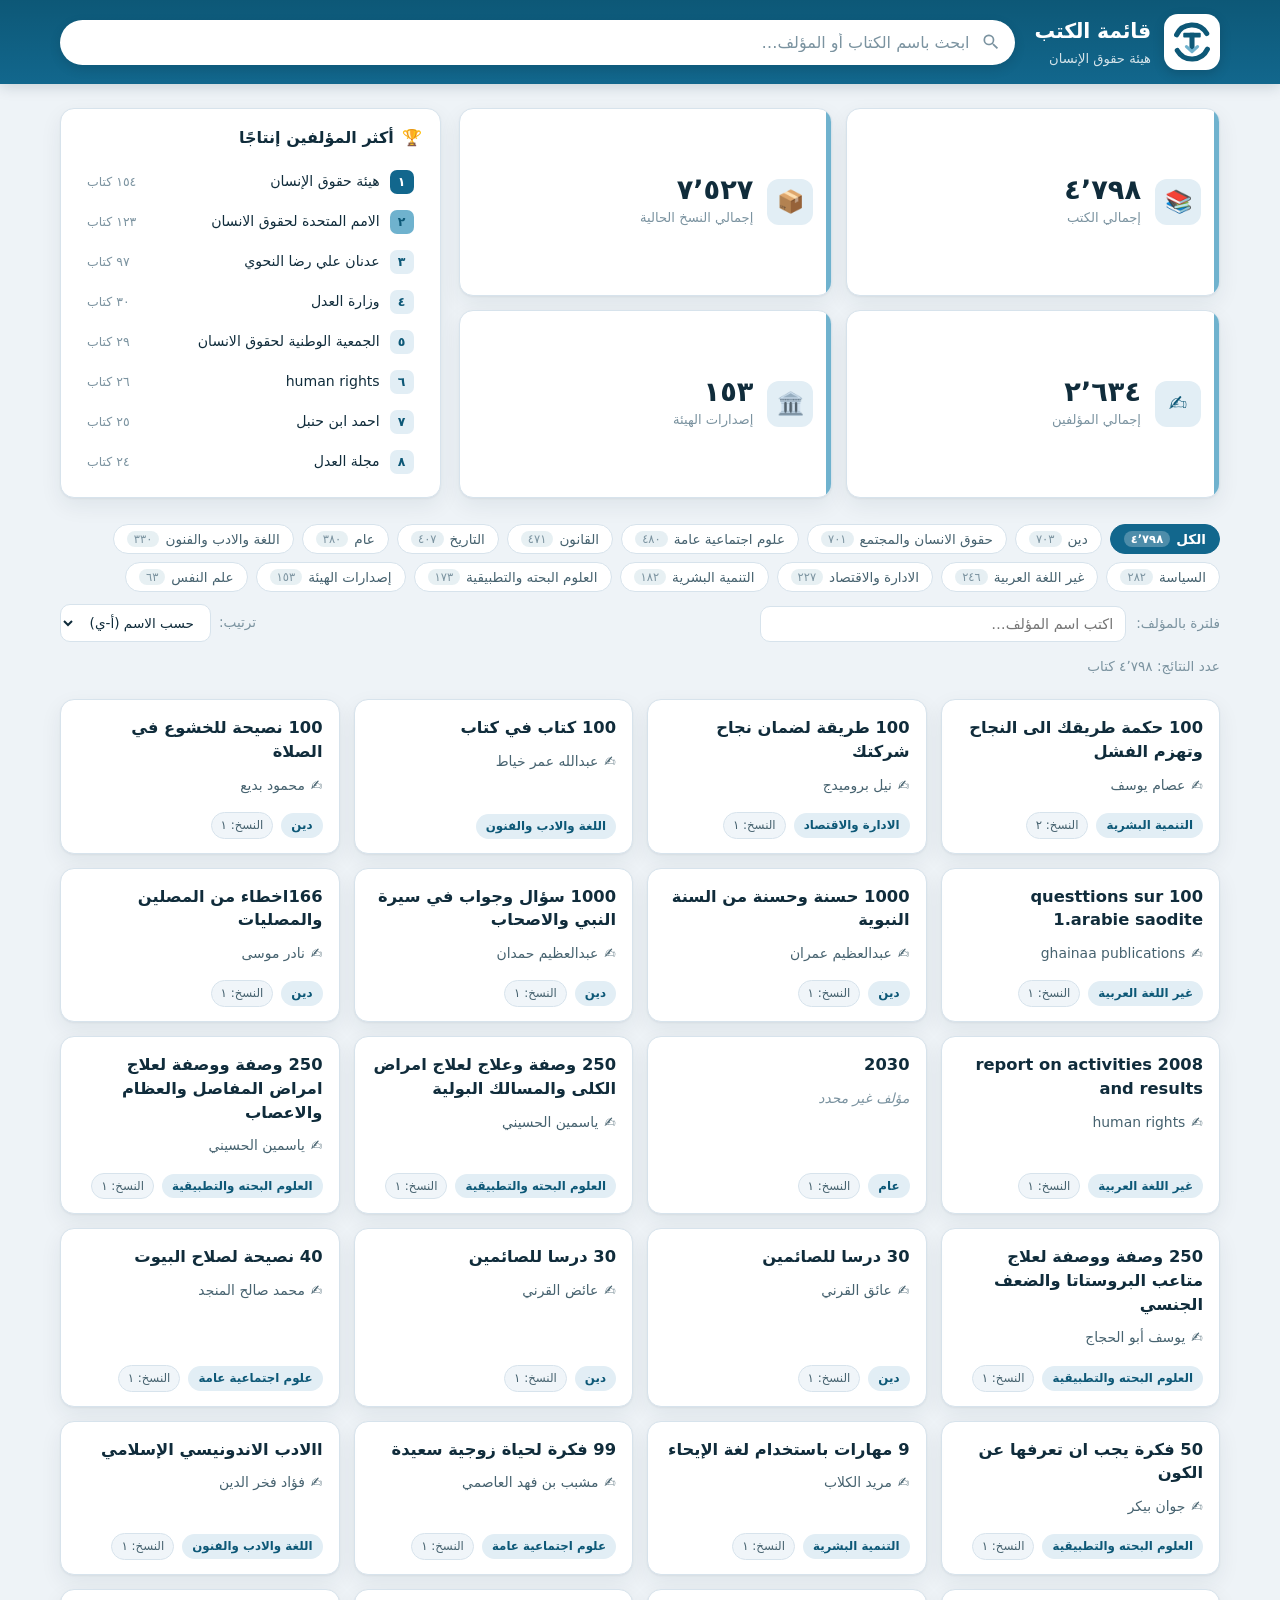
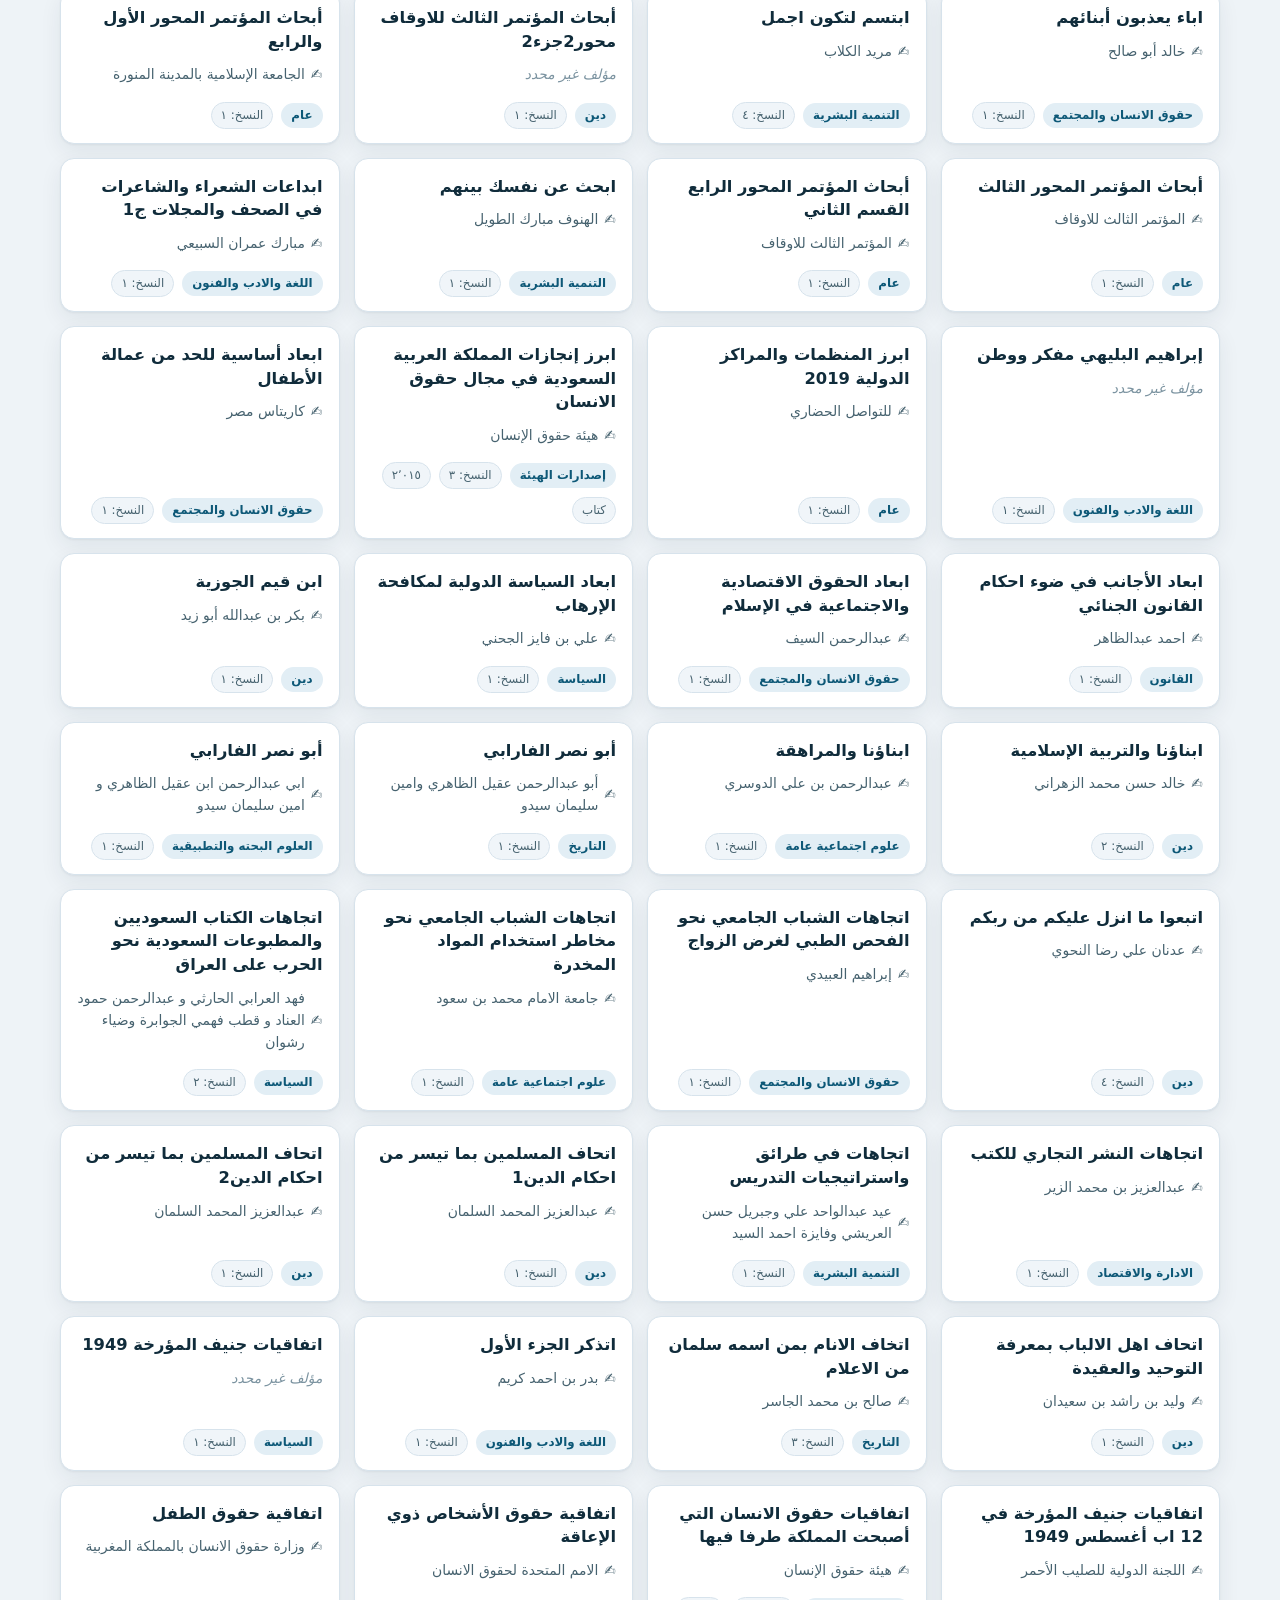
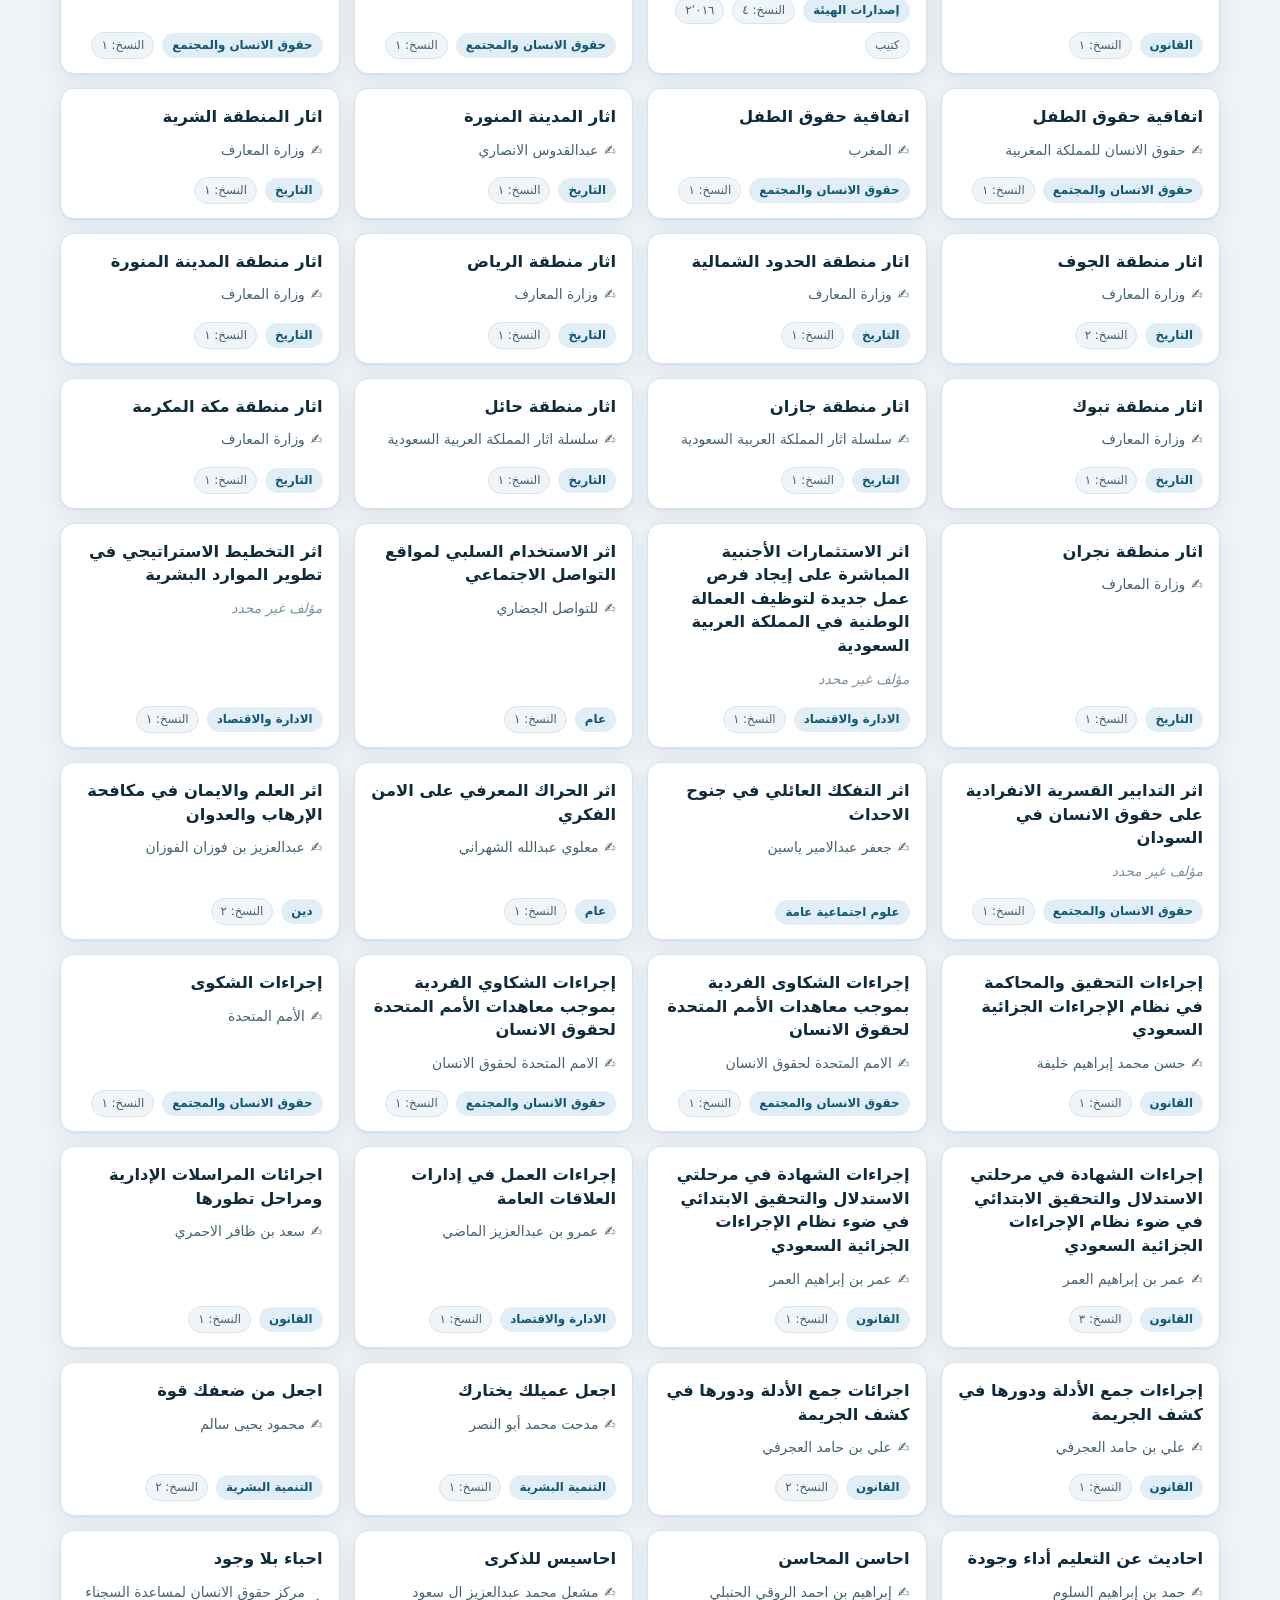
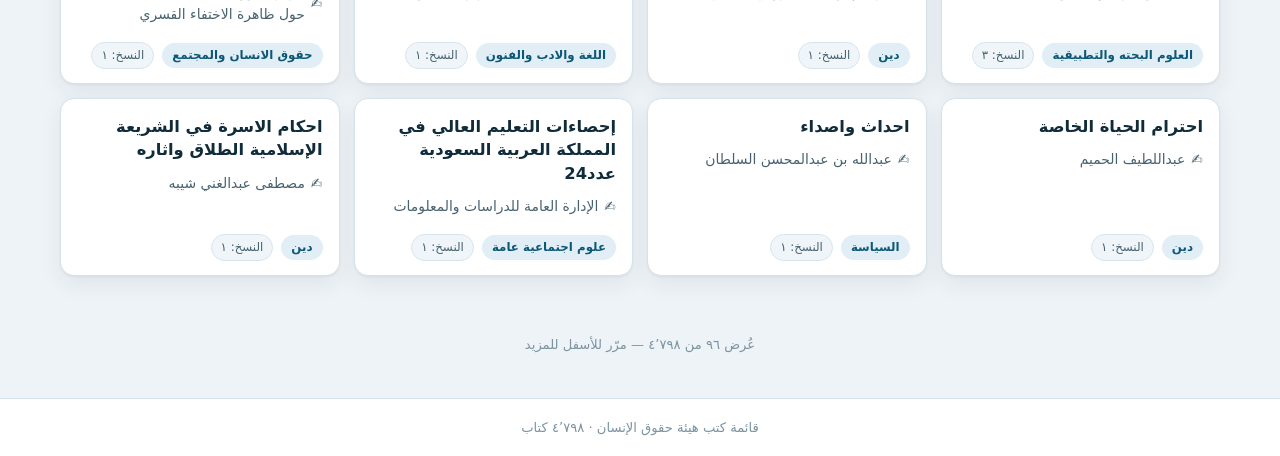
==== commit 3df48d63: "تسمية «قائمة الكتب» وإزالة الأرقام من الترويسة ودمج المؤلفين المختلفين بالهمزة - تغيير العنوان من «م" ====
--- a/index.html
+++ b/index.html
@@ -3,8 +3,8 @@
 <head>
   <meta charset="UTF-8" />
   <meta name="viewport" content="width=device-width, initial-scale=1.0" />
-  <title>مكتبة هيئة حقوق الإنسان — البحث والتصفّح</title>
-  <meta name="description" content="لوحة معلومات وبحث في كتب مكتبة هيئة حقوق الإنسان" />
+  <title>قائمة الكتب — هيئة حقوق الإنسان</title>
+  <meta name="description" content="لوحة معلومات وبحث في قائمة كتب هيئة حقوق الإنسان" />
   <link rel="stylesheet" href="assets/styles.css" />
   <link rel="icon" href="data:image/svg+xml,<svg xmlns='http://www.w3.org/2000/svg' viewBox='0 0 100 100'><text y='.9em' font-size='90'>📚</text></svg>" />
 </head>
@@ -24,8 +24,8 @@
           </svg>
         </span>
         <div class="brand-text">
-          <h1>مكتبة هيئة حقوق الإنسان</h1>
-          <p id="subtitle">جارٍ تحميل البيانات…</p>
+          <h1>قائمة الكتب</h1>
+          <p id="subtitle">هيئة حقوق الإنسان</p>
         </div>
       </div>
 
@@ -92,7 +92,7 @@
   </main>
 
   <footer class="site-footer">
-    <p>مكتبة هيئة حقوق الإنسان · <span id="footer-count"></span></p>
+    <p>قائمة كتب هيئة حقوق الإنسان · <span id="footer-count"></span></p>
   </footer>
 
   <!-- نافذة تفاصيل الكتاب -->
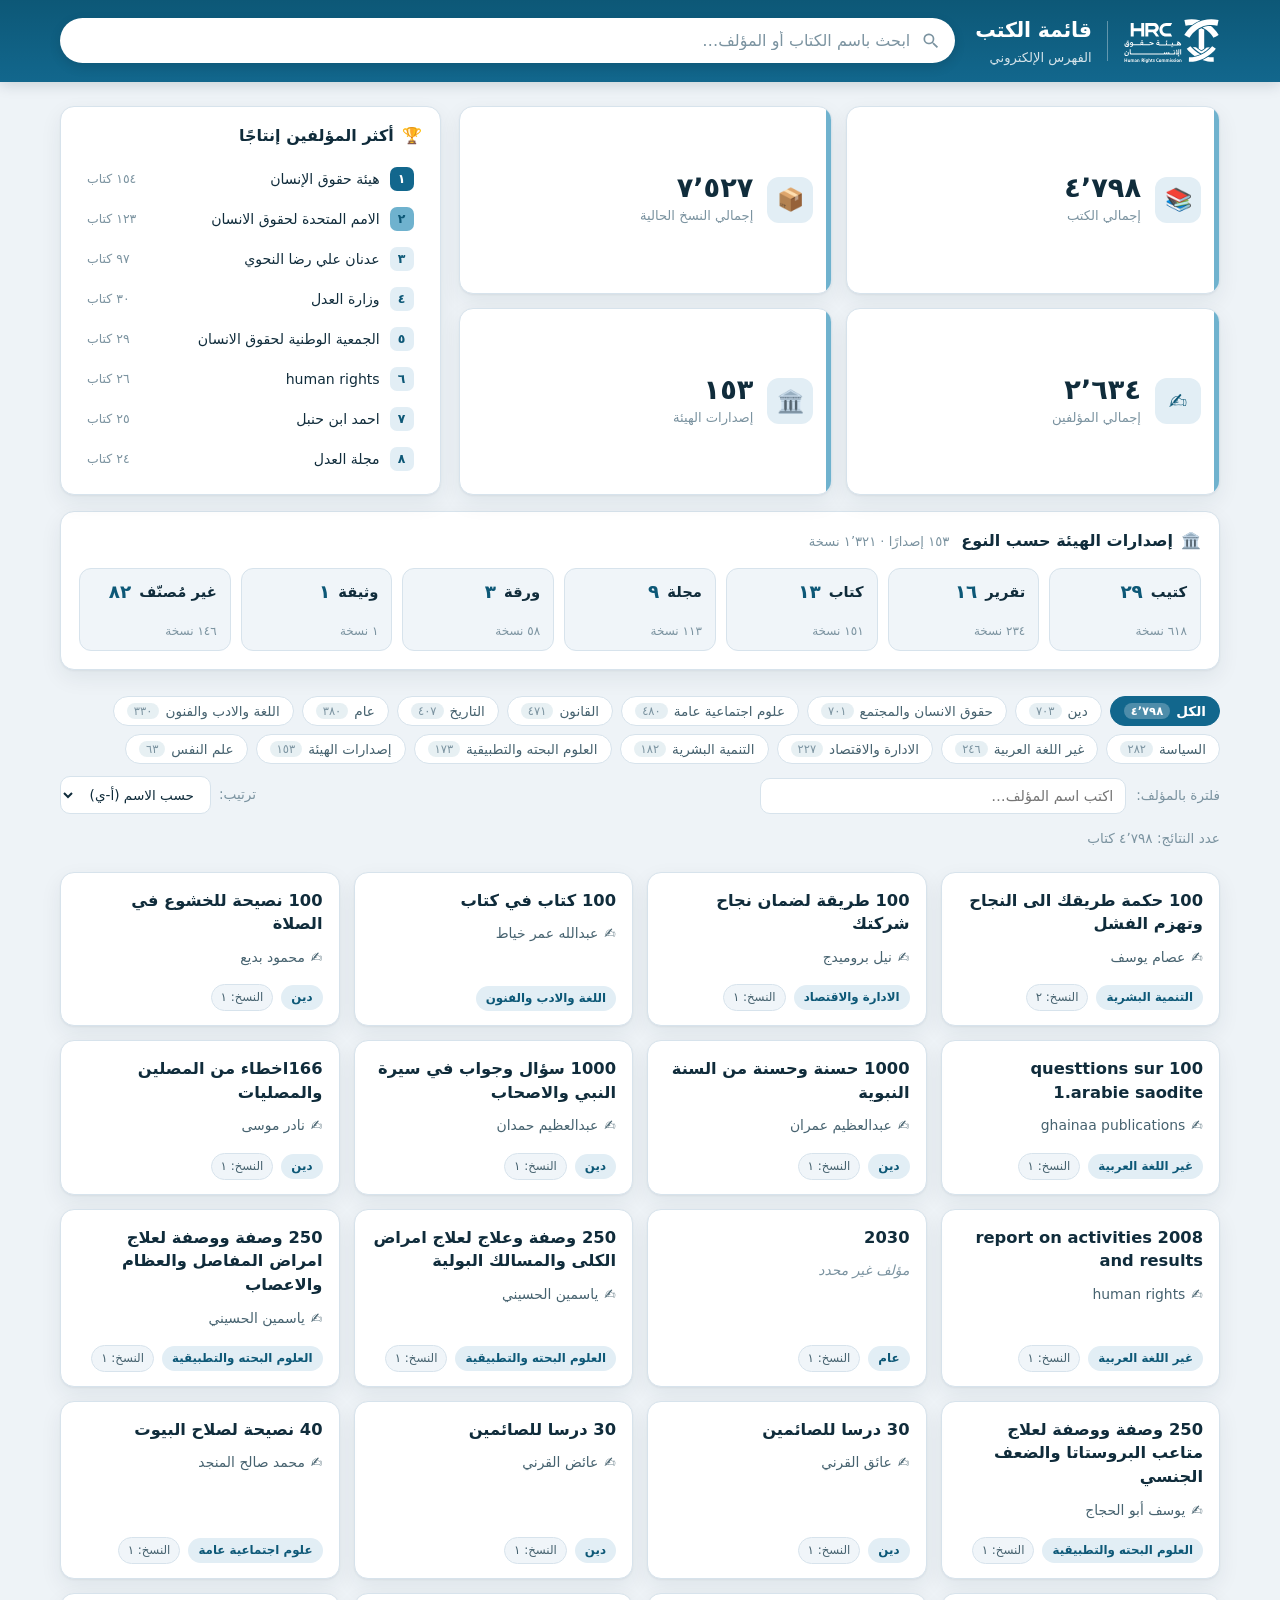
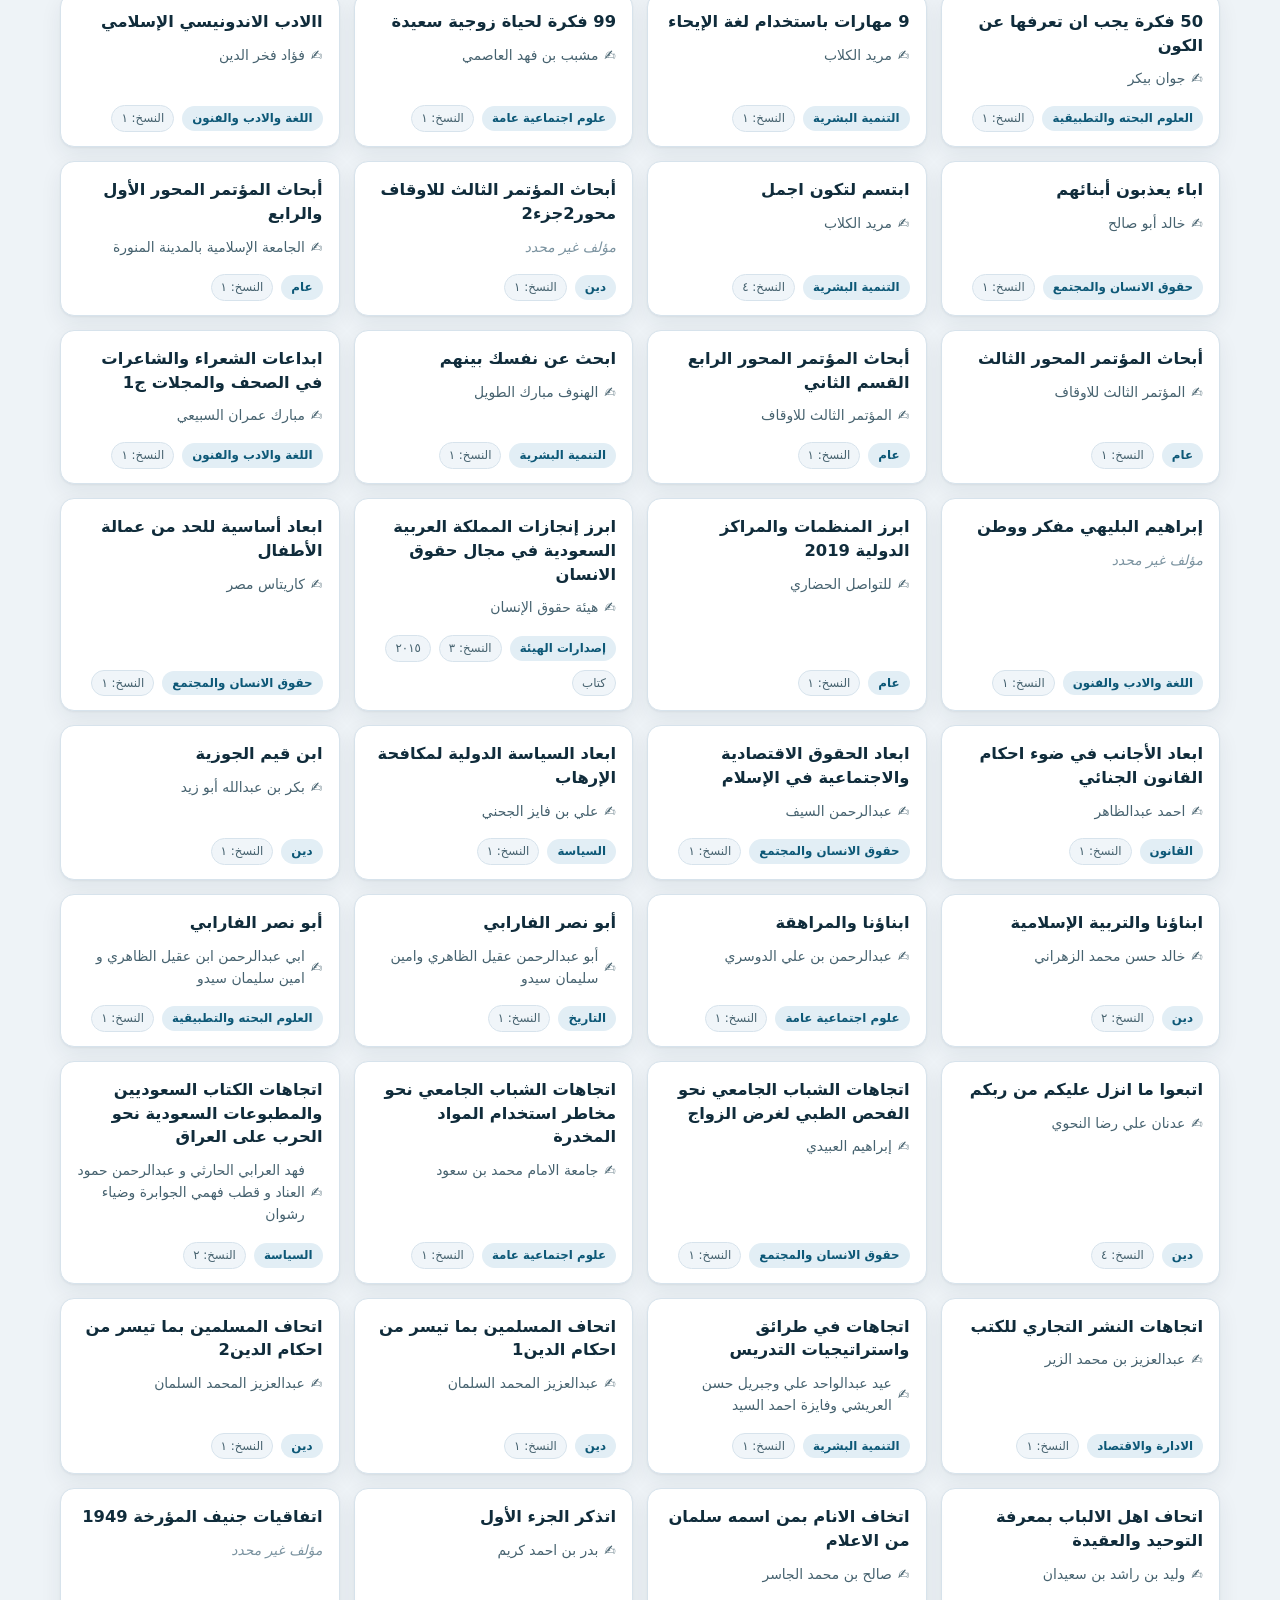
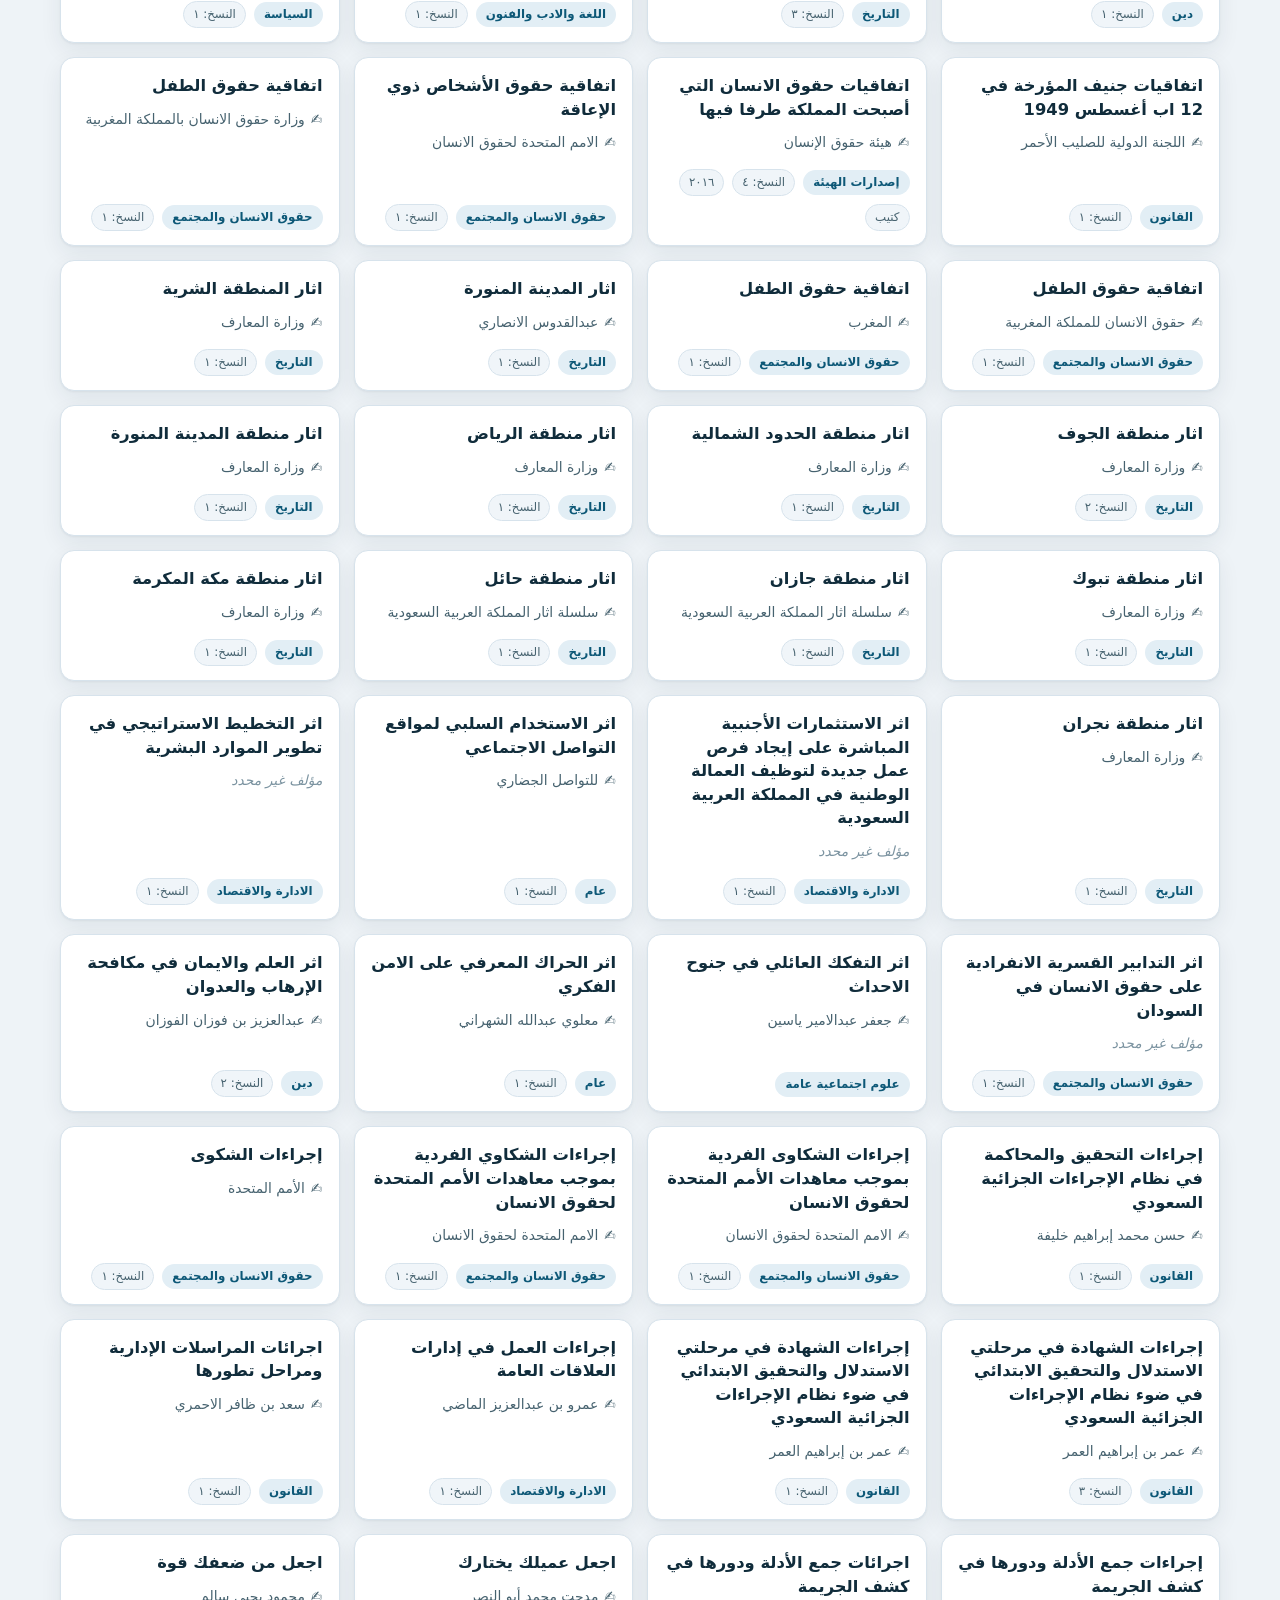
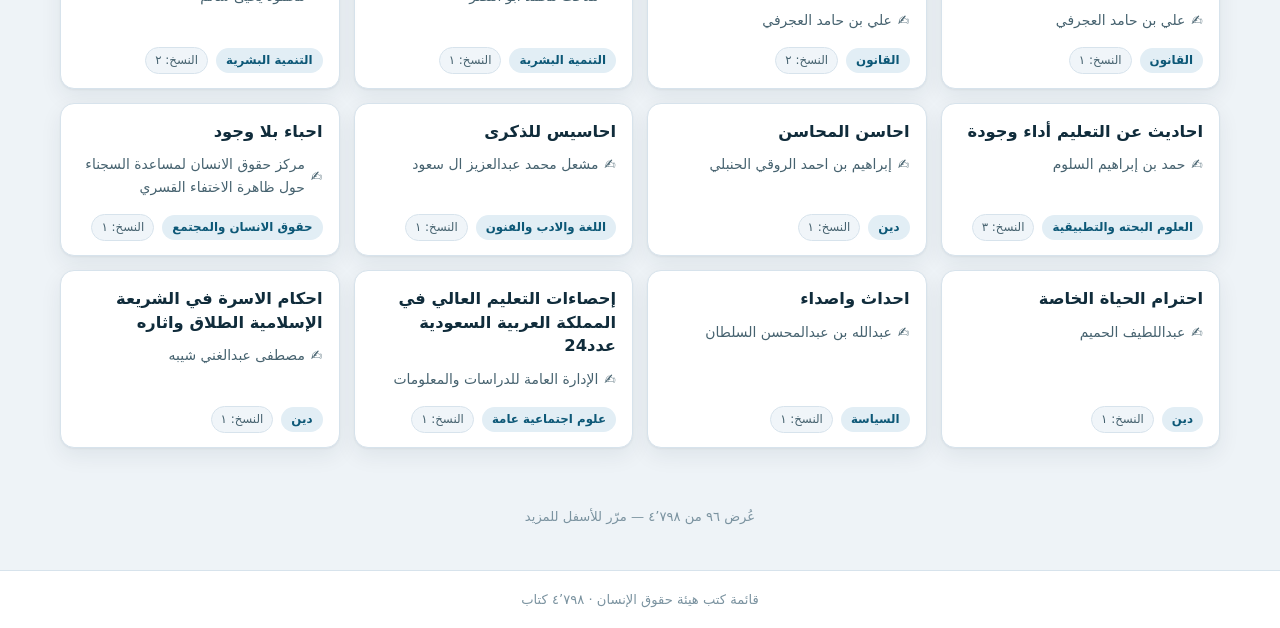
==== commit dd4c3bb6: "إضافة الشعار الرسمي للهيئة ولوحة توزيع إصدارات الهيئة حسب النوع - استخدام شعار هيئة حقوق الإنسان الر" ====
--- a/index.html
+++ b/index.html
@@ -14,18 +14,11 @@
   <header class="site-header">
     <div class="header-inner">
       <div class="brand">
-        <span class="brand-logo" aria-hidden="true">
-          <svg viewBox="0 0 100 100" width="46" height="46" role="img" aria-label="شعار هيئة حقوق الإنسان">
-            <path d="M 83.53 65.64 A 37 37 0 0 1 17.96 68.50" fill="none" stroke="var(--brand-dark)" stroke-width="11" stroke-linecap="round"/>
-            <path d="M 16.47 34.36 A 37 37 0 0 1 82.04 31.50" fill="none" stroke="var(--brand-dark)" stroke-width="11" stroke-linecap="round"/>
-            <rect x="31" y="30" width="38" height="10" rx="2" fill="var(--brand-dark)"/>
-            <rect x="44.5" y="30" width="11" height="38" rx="1.5" fill="var(--brand-dark)"/>
-            <path d="M 38 60 L 50 71 L 62 60" fill="none" stroke="var(--brand-light)" stroke-width="7" stroke-linecap="round" stroke-linejoin="round"/>
-          </svg>
-        </span>
+        <img class="brand-logo-img" src="assets/logo-hrc.svg" alt="شعار هيئة حقوق الإنسان" width="150" height="46" />
+        <span class="brand-divider" aria-hidden="true"></span>
         <div class="brand-text">
           <h1>قائمة الكتب</h1>
-          <p id="subtitle">هيئة حقوق الإنسان</p>
+          <p id="subtitle">الفهرس الإلكتروني</p>
         </div>
       </div>
 
@@ -49,6 +42,15 @@
           <h2 class="panel-title"><span aria-hidden="true">🏆</span> أكثر المؤلفين إنتاجًا</h2>
           <ol class="top-authors-list" id="top-authors-list"></ol>
         </div>
+      </div>
+
+      <!-- لوحة إصدارات الهيئة حسب النوع -->
+      <div class="hay-dash">
+        <div class="hay-head">
+          <h2 class="panel-title"><span aria-hidden="true">🏛️</span> إصدارات الهيئة حسب النوع</h2>
+          <p class="hay-sub" id="hay-sub"></p>
+        </div>
+        <div class="hay-types" id="hay-types"></div>
       </div>
     </section>
 
--- a/assets/styles.css
+++ b/assets/styles.css
@@ -75,11 +75,9 @@
   color: #fff; box-shadow: 0 2px 14px rgba(13,40,55,.18);
 }
 .header-inner { max-width: var(--maxw); margin: 0 auto; padding: 14px 20px; display: flex; align-items: center; gap: 20px; flex-wrap: wrap; }
-.brand { display: flex; align-items: center; gap: 13px; }
-.brand-logo {
-  background: #fff; width: 56px; height: 56px; border-radius: 14px; display: grid; place-items: center;
-  box-shadow: 0 4px 12px rgba(0,0,0,.15); flex: none;
-}
+.brand { display: flex; align-items: center; gap: 15px; }
+.brand-logo-img { height: 46px; width: auto; flex: none; display: block; }
+.brand-divider { width: 1px; height: 40px; background: rgba(255,255,255,.35); flex: none; }
 .brand-text h1 { margin: 0; font-size: 1.28rem; font-weight: 800; letter-spacing: -.2px; color: #fff; }
 .brand-text p { margin: 0; font-size: .82rem; color: rgba(255,255,255,.82); }
 
@@ -134,6 +132,28 @@
 .top-authors-list li:nth-child(2) .ta-rank { background: var(--brand-light); color: var(--brand-dark); }
 .ta-name { flex: 1 1 auto; font-size: .88rem; color: var(--text); overflow: hidden; text-overflow: ellipsis; white-space: nowrap; }
 .ta-count { font-size: .78rem; color: var(--muted); font-variant-numeric: tabular-nums; }
+
+/* ===== لوحة إصدارات الهيئة ===== */
+.hay-dash { margin-top: 16px; background: var(--surface); border: 1px solid var(--border); border-radius: var(--radius); box-shadow: var(--shadow); padding: 16px 18px 18px; }
+.hay-head { display: flex; align-items: baseline; gap: 12px; flex-wrap: wrap; margin-bottom: 14px; }
+.hay-head .panel-title { margin: 0; }
+.hay-sub { margin: 0; font-size: .82rem; color: var(--muted); font-variant-numeric: tabular-nums; }
+.hay-types { display: grid; grid-template-columns: repeat(auto-fill, minmax(150px, 1fr)); gap: 10px; }
+.hay-type {
+  text-align: start; font-family: inherit; cursor: pointer; background: var(--surface-2);
+  border: 1px solid var(--border); border-radius: 12px; padding: 12px 13px; display: flex; flex-direction: column; gap: 8px;
+  transition: border-color .12s, transform .12s;
+}
+.hay-type:hover { border-color: var(--brand); transform: translateY(-2px); }
+.hay-type[aria-pressed="true"] { border-color: var(--brand); background: var(--accent-soft); }
+.hay-type:focus-visible { outline: 2px solid var(--brand); outline-offset: 2px; }
+.ht-top { display: flex; align-items: center; justify-content: space-between; gap: 8px; }
+.ht-label { font-size: .92rem; font-weight: 700; color: var(--text); }
+.ht-count { font-size: 1.15rem; font-weight: 800; color: var(--accent-ink); font-variant-numeric: tabular-nums; }
+.ht-bar { height: 6px; background: color-mix(in srgb, var(--brand) 12%, transparent); border-radius: 999px; overflow: hidden; }
+.ht-bar > i { display: block; height: 100%; background: var(--brand); border-radius: 999px; }
+.hay-type[data-type=""] .ht-bar > i { background: var(--muted); }
+.ht-copies { font-size: .75rem; color: var(--muted); font-variant-numeric: tabular-nums; }
 
 /* ===== Controls ===== */
 .controls { max-width: var(--maxw); margin: 0 auto; padding: 20px 20px 6px; }
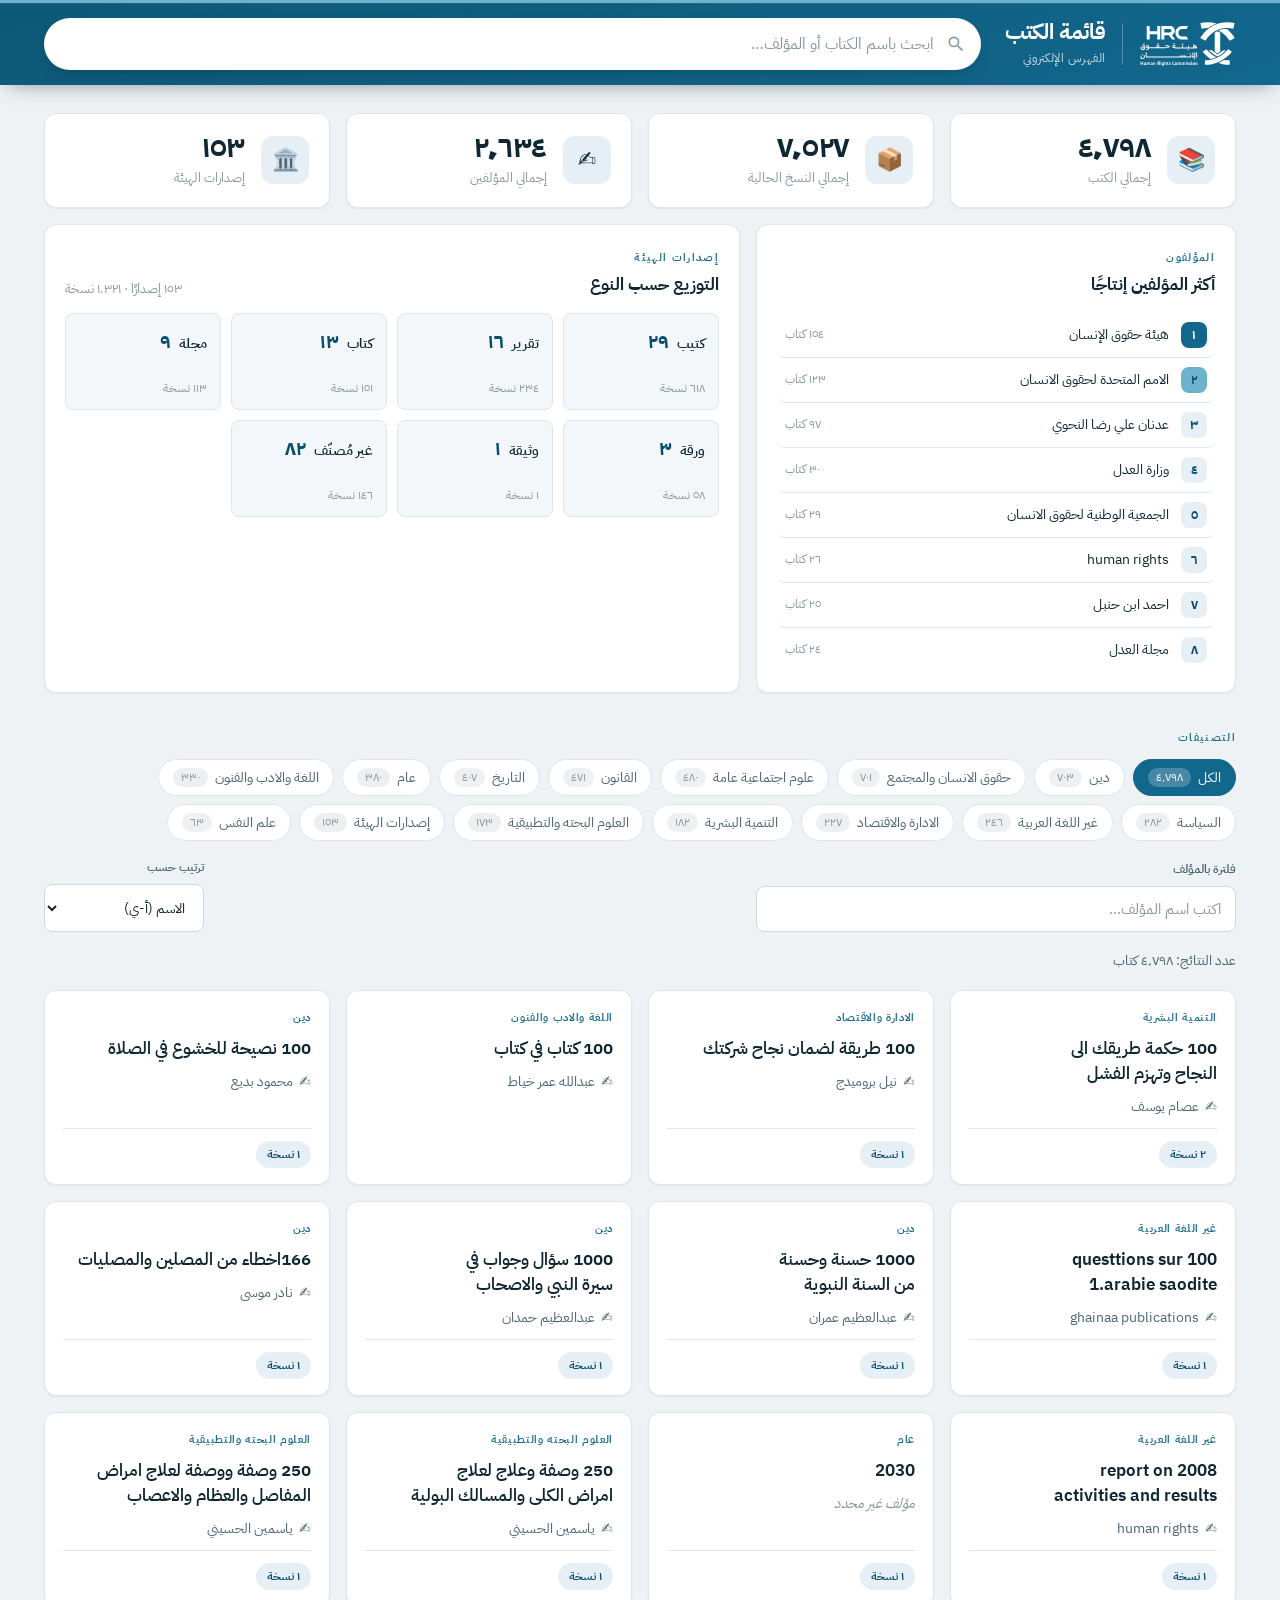
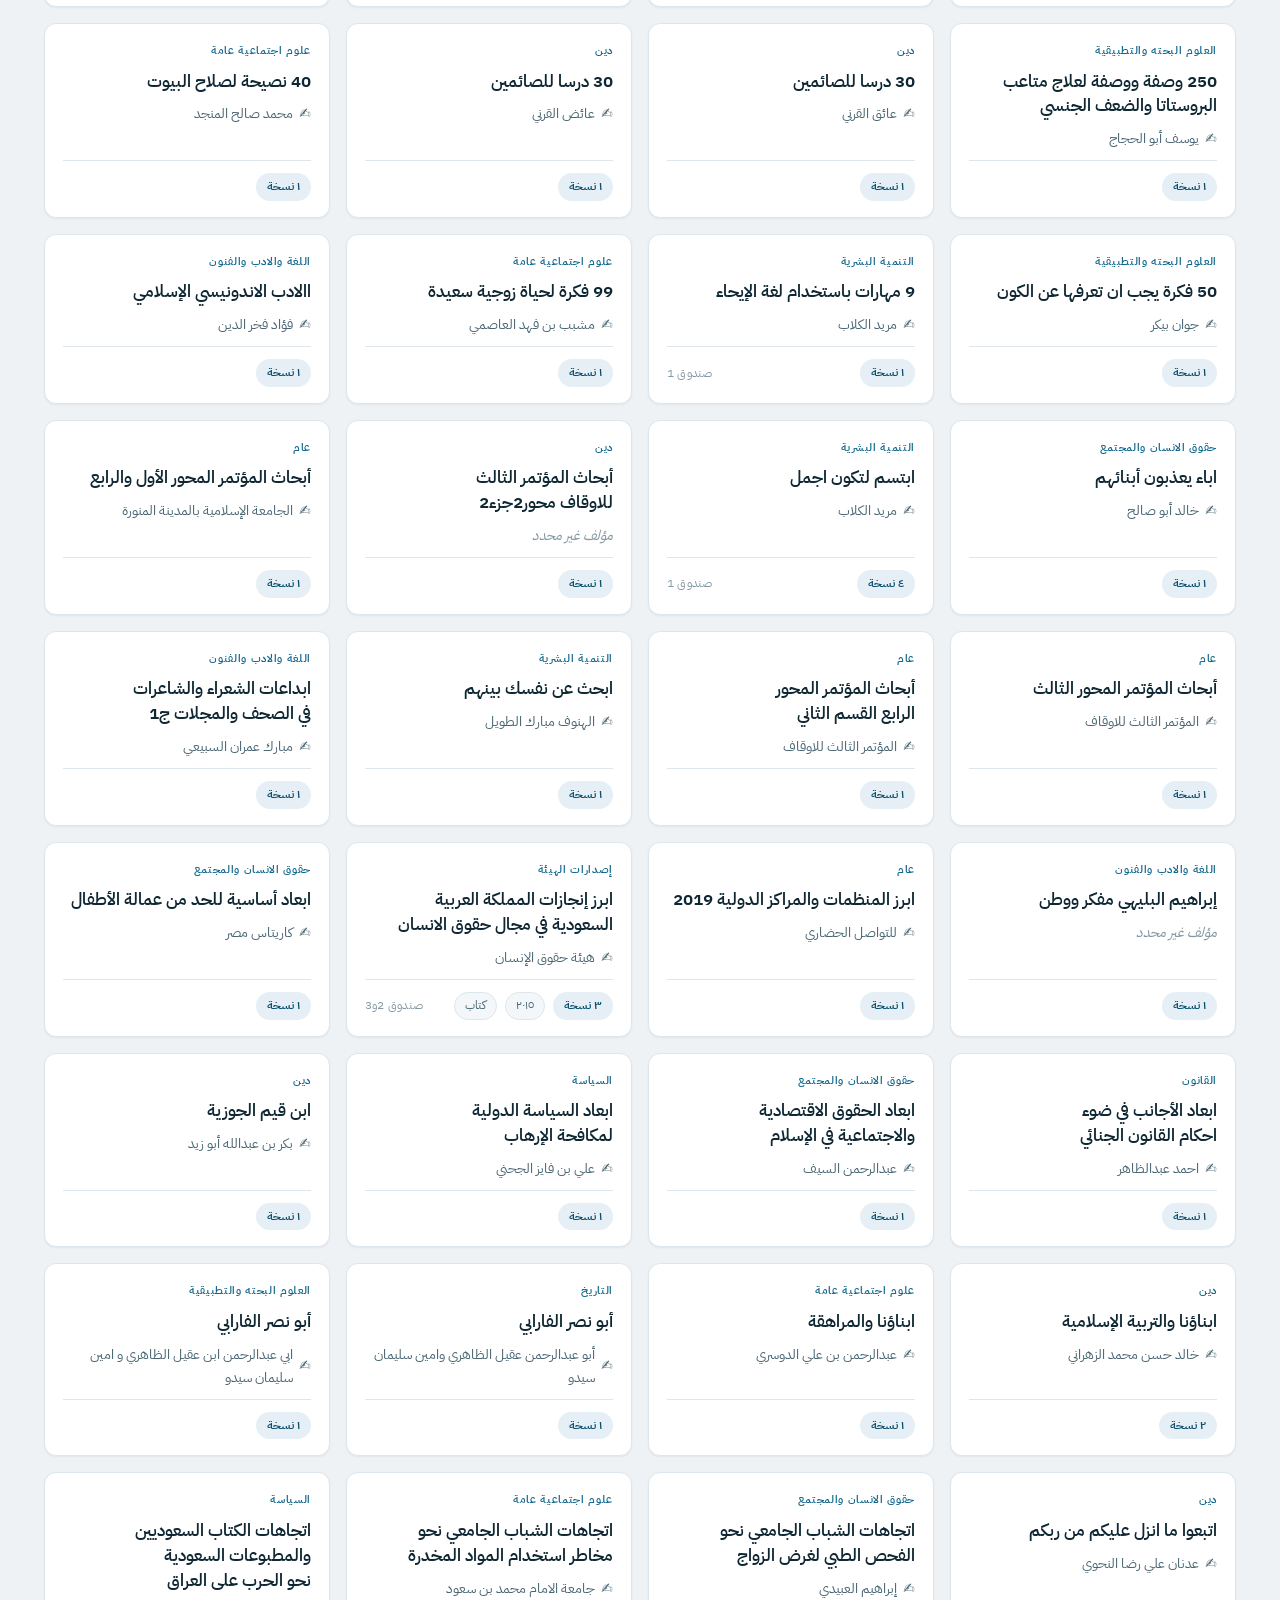
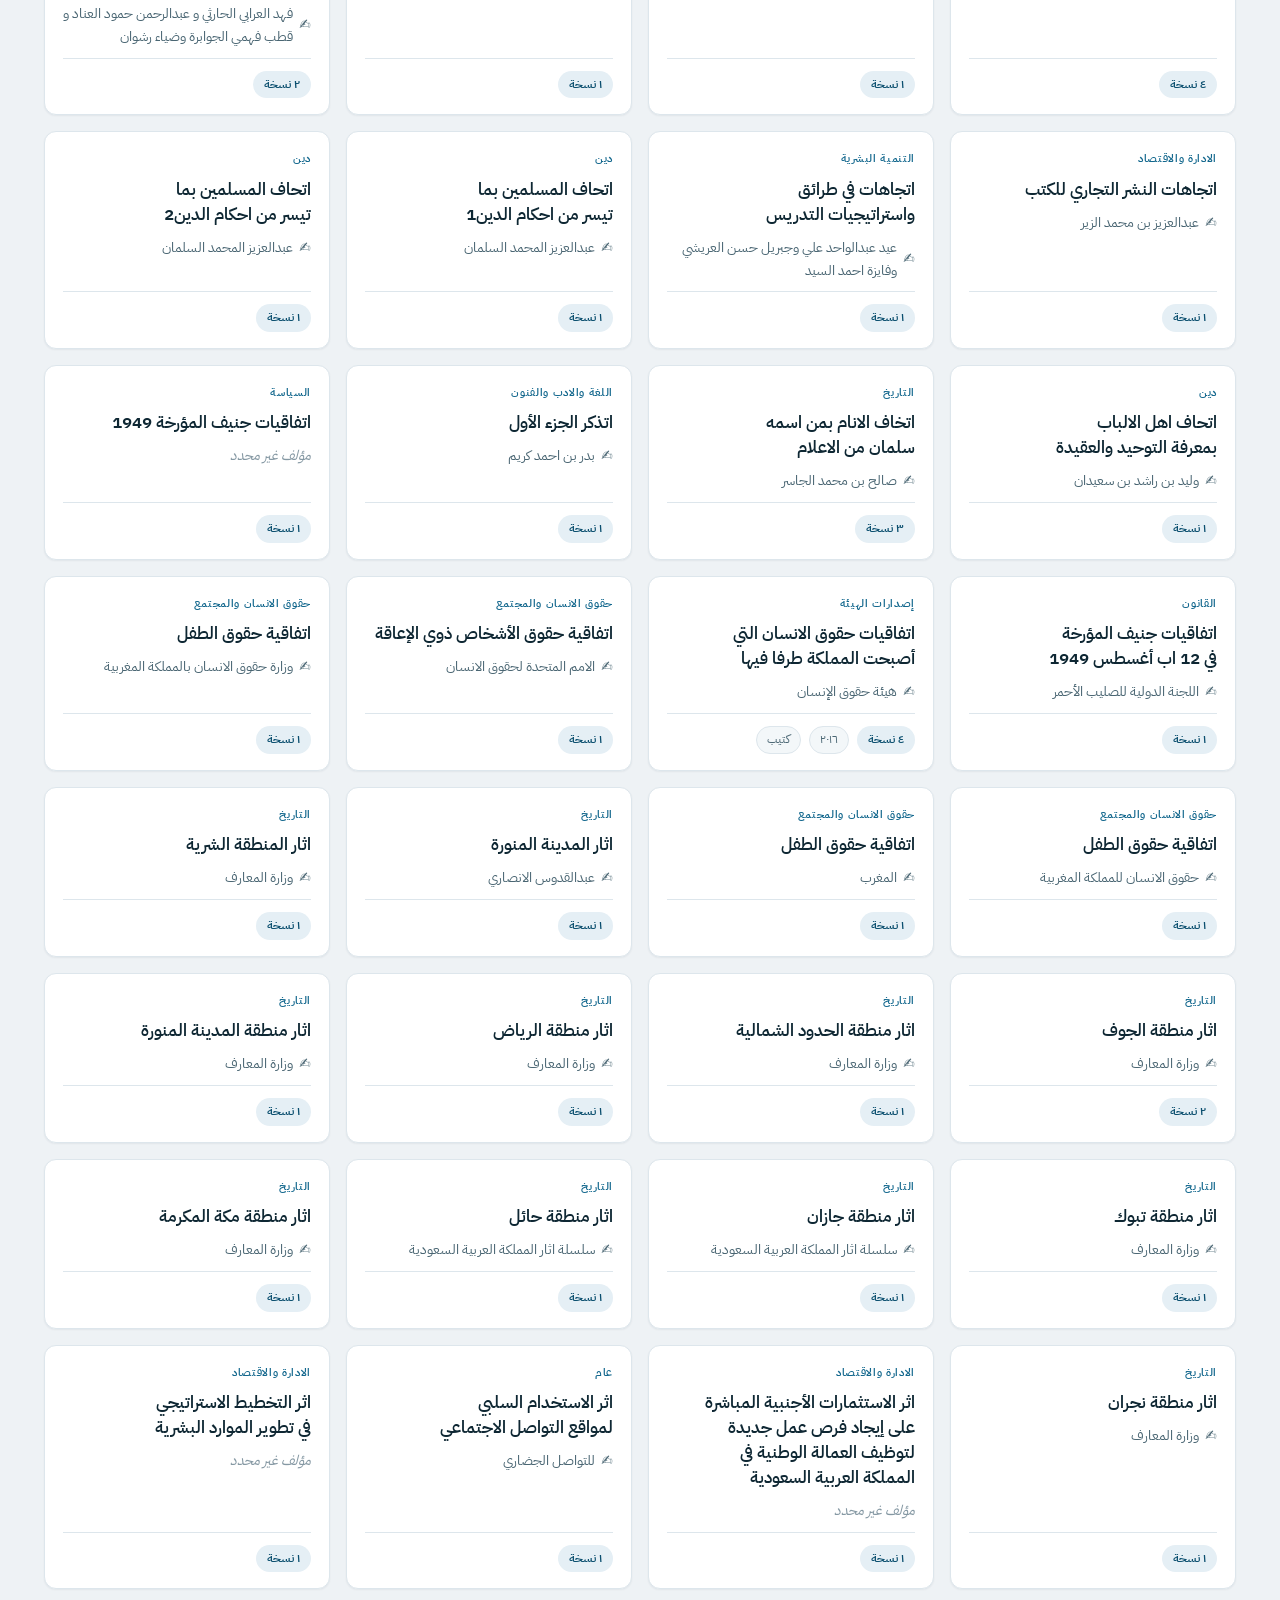
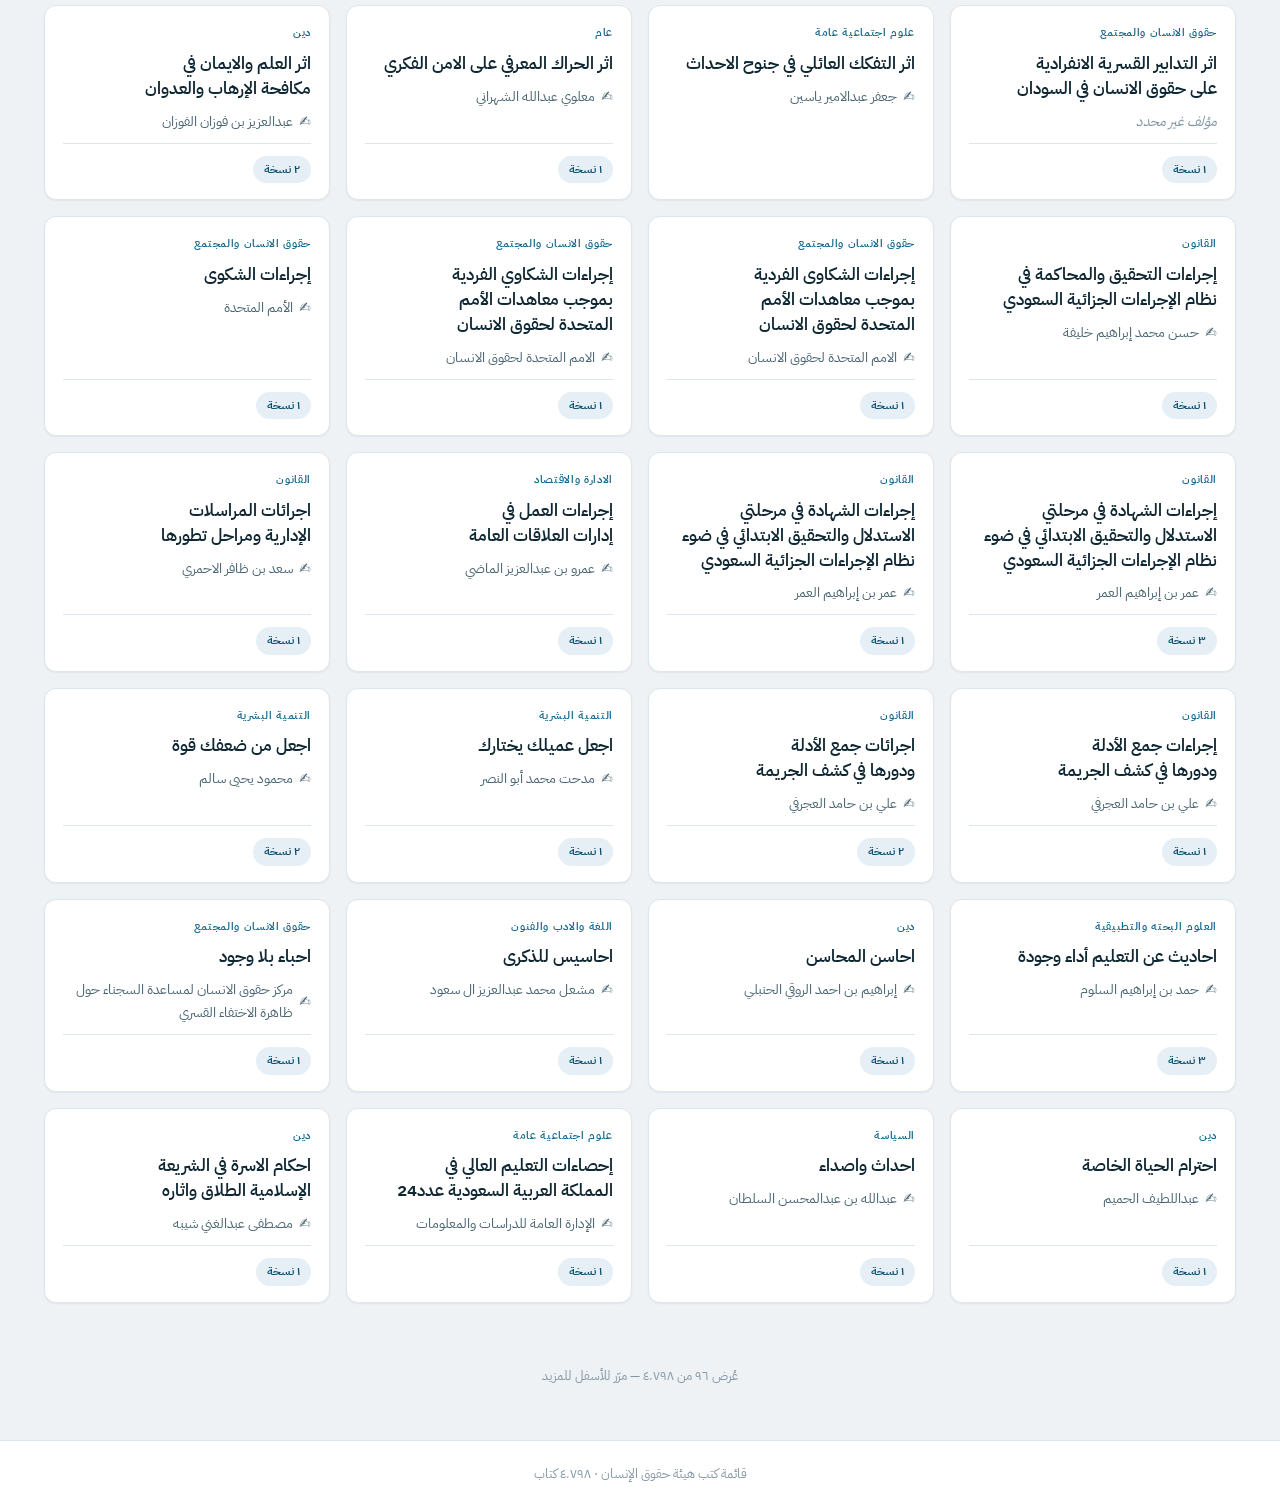
==== commit 67b616f0: "إعادة تصميم الواجهة بهوية مؤسسية احترافية - خط IBM Plex Sans Arabic مضمّن (data URI) للوزن 400/600/7" ====
--- a/index.html
+++ b/index.html
@@ -4,7 +4,8 @@
   <meta charset="UTF-8" />
   <meta name="viewport" content="width=device-width, initial-scale=1.0" />
   <title>قائمة الكتب — هيئة حقوق الإنسان</title>
-  <meta name="description" content="لوحة معلومات وبحث في قائمة كتب هيئة حقوق الإنسان" />
+  <meta name="description" content="الفهرس الإلكتروني: بحث وتصفّح قائمة كتب هيئة حقوق الإنسان" />
+  <link rel="stylesheet" href="assets/fonts.css" />
   <link rel="stylesheet" href="assets/styles.css" />
   <link rel="icon" href="data:image/svg+xml,<svg xmlns='http://www.w3.org/2000/svg' viewBox='0 0 100 100'><text y='.9em' font-size='90'>📚</text></svg>" />
 </head>
@@ -36,31 +37,37 @@
   <main>
     <!-- لوحة المعلومات -->
     <section class="dashboard" aria-label="لوحة المعلومات">
-      <div class="dash-inner">
-        <div class="stats" id="stats"></div>
-        <div class="top-authors" id="top-authors">
-          <h2 class="panel-title"><span aria-hidden="true">🏆</span> أكثر المؤلفين إنتاجًا</h2>
+      <div class="stats" id="stats"></div>
+
+      <div class="dash-grid">
+        <section class="panel top-authors" id="top-authors" aria-label="أكثر المؤلفين">
+          <div class="panel-head">
+            <span class="eyebrow">المؤلفون</span>
+            <h2 class="panel-title">أكثر المؤلفين إنتاجًا</h2>
+          </div>
           <ol class="top-authors-list" id="top-authors-list"></ol>
-        </div>
-      </div>
+        </section>
 
-      <!-- لوحة إصدارات الهيئة حسب النوع -->
-      <div class="hay-dash">
-        <div class="hay-head">
-          <h2 class="panel-title"><span aria-hidden="true">🏛️</span> إصدارات الهيئة حسب النوع</h2>
-          <p class="hay-sub" id="hay-sub"></p>
-        </div>
-        <div class="hay-types" id="hay-types"></div>
+        <section class="panel hay-dash" aria-label="إصدارات الهيئة حسب النوع">
+          <div class="panel-head hay-head">
+            <div>
+              <span class="eyebrow">إصدارات الهيئة</span>
+              <h2 class="panel-title">التوزيع حسب النوع</h2>
+            </div>
+            <p class="hay-sub" id="hay-sub"></p>
+          </div>
+          <div class="hay-types" id="hay-types"></div>
+        </section>
       </div>
     </section>
 
     <section class="controls" aria-label="أدوات التصفية">
-      <div class="controls-inner">
-        <div class="chips" id="category-chips" role="tablist" aria-label="التصنيفات"></div>
-      </div>
+      <div class="section-label"><span class="eyebrow">التصنيفات</span></div>
+      <div class="chips" id="category-chips" role="tablist" aria-label="التصنيفات"></div>
+
       <div class="controls-row">
         <div class="author-filter" id="author-filter">
-          <label for="author-search" class="af-label">فلترة بالمؤلف:</label>
+          <label for="author-search" class="af-label">فلترة بالمؤلف</label>
           <div class="af-box">
             <input id="author-search" type="text" autocomplete="off" placeholder="اكتب اسم المؤلف…"
                    aria-label="فلترة بالمؤلف" role="combobox" aria-expanded="false" aria-controls="author-list" />
@@ -69,12 +76,12 @@
           </div>
         </div>
         <label class="sort-field">
-          <span>ترتيب:</span>
+          <span>ترتيب حسب</span>
           <select id="sort" aria-label="ترتيب النتائج">
-            <option value="title">حسب الاسم (أ-ي)</option>
-            <option value="author">حسب المؤلف</option>
-            <option value="copies">حسب عدد النسخ</option>
-            <option value="category">حسب التصنيف</option>
+            <option value="title">الاسم (أ-ي)</option>
+            <option value="author">المؤلف</option>
+            <option value="copies">عدد النسخ</option>
+            <option value="category">التصنيف</option>
           </select>
         </label>
       </div>
@@ -94,7 +101,9 @@
   </main>
 
   <footer class="site-footer">
-    <p>قائمة كتب هيئة حقوق الإنسان · <span id="footer-count"></span></p>
+    <div class="footer-inner">
+      <p>قائمة كتب هيئة حقوق الإنسان · <span id="footer-count"></span></p>
+    </div>
   </footer>
 
   <!-- نافذة تفاصيل الكتاب -->
--- a/assets/fonts.css
+++ b/assets/fonts.css
@@ -0,0 +1,6 @@
+@font-face{font-family:'IBM Plex Sans Arabic';font-style:normal;font-weight:400;font-display:swap;src:url([data-uri]) format('woff2');unicode-range:U+0600-06FF,U+0750-077F,U+0870-088E,U+0890-0891,U+0898-08E1,U+08E3-08FF,U+200C-200E,U+2010-2011,U+204F,U+2E41,U+FB50-FDFF,U+FE70-FE74,U+FE76-FEFC,U+102E0-102FB,U+10E60-10E7E,U+1EC71-1ECB4,U+1ED01-1ED3D,U+1EE00-1EEBB;}
+@font-face{font-family:'IBM Plex Sans Arabic';font-style:normal;font-weight:400;font-display:swap;src:url([data-uri]) format('woff2');unicode-range:U+0000-00FF,U+0131,U+0152-0153,U+02BB-02BC,U+02C6,U+02DA,U+02DC,U+0304,U+0308,U+0329,U+2000-206F,U+20AC,U+2122,U+2191,U+2193,U+2212,U+2215,U+FEFF,U+FFFD;}
+@font-face{font-family:'IBM Plex Sans Arabic';font-style:normal;font-weight:600;font-display:swap;src:url([data-uri]) format('woff2');unicode-range:U+0600-06FF,U+0750-077F,U+0870-088E,U+0890-0891,U+0898-08E1,U+08E3-08FF,U+200C-200E,U+2010-2011,U+204F,U+2E41,U+FB50-FDFF,U+FE70-FE74,U+FE76-FEFC,U+102E0-102FB,U+10E60-10E7E,U+1EC71-1ECB4,U+1ED01-1ED3D,U+1EE00-1EEBB;}
+@font-face{font-family:'IBM Plex Sans Arabic';font-style:normal;font-weight:600;font-display:swap;src:url([data-uri]) format('woff2');unicode-range:U+0000-00FF,U+0131,U+0152-0153,U+02BB-02BC,U+02C6,U+02DA,U+02DC,U+0304,U+0308,U+0329,U+2000-206F,U+20AC,U+2122,U+2191,U+2193,U+2212,U+2215,U+FEFF,U+FFFD;}
+@font-face{font-family:'IBM Plex Sans Arabic';font-style:normal;font-weight:700;font-display:swap;src:url([data-uri]) format('woff2');unicode-range:U+0600-06FF,U+0750-077F,U+0870-088E,U+0890-0891,U+0898-08E1,U+08E3-08FF,U+200C-200E,U+2010-2011,U+204F,U+2E41,U+FB50-FDFF,U+FE70-FE74,U+FE76-FEFC,U+102E0-102FB,U+10E60-10E7E,U+1EC71-1ECB4,U+1ED01-1ED3D,U+1EE00-1EEBB;}
+@font-face{font-family:'IBM Plex Sans Arabic';font-style:normal;font-weight:700;font-display:swap;src:url([data-uri]) format('woff2');unicode-range:U+0000-00FF,U+0131,U+0152-0153,U+02BB-02BC,U+02C6,U+02DA,U+02DC,U+0304,U+0308,U+0329,U+2000-206F,U+20AC,U+2122,U+2191,U+2193,U+2212,U+2215,U+FEFF,U+FFFD;}
--- a/assets/styles.css
+++ b/assets/styles.css
@@ -1,57 +1,71 @@
+/* =========================================================
+   قائمة كتب هيئة حقوق الإنسان — نظام تصميم مؤسسي
+   ========================================================= */
 :root {
-  /* هوية هيئة حقوق الإنسان */
+  /* هوية الهيئة */
   --brand-dark: #0d5877;
   --brand: #12678d;
   --brand-light: #6fb2ce;
 
-  --bg: #eef3f7;
+  /* محايدات ذات ميل أزرق */
+  --paper: #eef2f5;
   --surface: #ffffff;
-  --surface-2: #f0f5f9;
-  --text: #102c3b;
-  --text-soft: #46626f;
-  --muted: #7b93a0;
-  --border: #d7e3ec;
+  --surface-2: #f3f7f9;
+  --ink: #0e2733;
+  --ink-soft: #4a6673;
+  --muted: #8598a3;
+  --line: #dde6ec;
+  --line-strong: #cbd8e0;
+
   --accent: #12678d;
-  --accent-soft: #e2eef5;
-  --accent-ink: #0d5877;
-  --ring: rgba(18, 103, 141, .32);
-  --good: #1f8a70;
-  --shadow: 0 1px 2px rgba(13, 40, 55, .05), 0 8px 22px rgba(13, 40, 55, .07);
-  --radius: 14px;
-  --maxw: 1200px;
-  --font: "Segoe UI", "Noto Sans Arabic", "Tahoma", system-ui, sans-serif;
+  --accent-soft: #e5eff5;
+  --accent-ink: #0b4f6f;
+  --good: #1c7d68;
+  --ring: rgba(18, 103, 141, .28);
+
+  --r-sm: 8px;
+  --r: 12px;
+  --r-lg: 16px;
+  --maxw: 1240px;
+  --shadow-sm: 0 1px 2px rgba(14, 39, 51, .06);
+  --shadow: 0 1px 2px rgba(14, 39, 51, .05), 0 10px 26px -12px rgba(14, 39, 51, .18);
+  --shadow-lg: 0 24px 60px -20px rgba(14, 39, 51, .35);
+  --font: "IBM Plex Sans Arabic", "Segoe UI", "Noto Sans Arabic", system-ui, sans-serif;
 }
 
 @media (prefers-color-scheme: dark) {
   :root {
-    --bg: #081720;
-    --surface: #0f2733;
-    --surface-2: #0c2029;
-    --text: #e6f1f6;
-    --text-soft: #a7c2ce;
-    --muted: #6f8d9c;
-    --border: #1b3947;
-    --accent: #57a6cc;
-    --accent-soft: #10303f;
-    --accent-ink: #8fcbe4;
-    --brand-dark: #2b7ea3;
-    --ring: rgba(87, 166, 204, .35);
-    --good: #38b89a;
-    --shadow: 0 1px 2px rgba(0,0,0,.35), 0 10px 26px rgba(0,0,0,.4);
+    --paper: #081720;
+    --surface: #0f232e;
+    --surface-2: #0c1d26;
+    --ink: #e9f2f6;
+    --ink-soft: #a6c0cb;
+    --muted: #6f8894;
+    --line: #1b3340;
+    --line-strong: #274453;
+    --accent: #5aa8ce;
+    --accent-soft: #0f2e3c;
+    --accent-ink: #93cde5;
+    --brand-dark: #12678d;
+    --brand: #2b86ab;
+    --good: #34b295;
+    --ring: rgba(90, 168, 206, .32);
+    --shadow-sm: 0 1px 2px rgba(0,0,0,.3);
+    --shadow: 0 1px 2px rgba(0,0,0,.3), 0 12px 30px -14px rgba(0,0,0,.6);
+    --shadow-lg: 0 28px 70px -20px rgba(0,0,0,.7);
   }
 }
 :root[data-theme="dark"] {
-  --bg: #081720; --surface: #0f2733; --surface-2: #0c2029;
-  --text: #e6f1f6; --text-soft: #a7c2ce; --muted: #6f8d9c; --border: #1b3947;
-  --accent: #57a6cc; --accent-soft: #10303f; --accent-ink: #8fcbe4;
-  --brand-dark: #2b7ea3; --ring: rgba(87, 166, 204, .35); --good: #38b89a;
-  --shadow: 0 1px 2px rgba(0,0,0,.35), 0 10px 26px rgba(0,0,0,.4);
+  --paper:#081720; --surface:#0f232e; --surface-2:#0c1d26; --ink:#e9f2f6; --ink-soft:#a6c0cb;
+  --muted:#6f8894; --line:#1b3340; --line-strong:#274453; --accent:#5aa8ce; --accent-soft:#0f2e3c;
+  --accent-ink:#93cde5; --brand-dark:#12678d; --brand:#2b86ab; --good:#34b295; --ring:rgba(90,168,206,.32);
+  --shadow-sm:0 1px 2px rgba(0,0,0,.3); --shadow:0 1px 2px rgba(0,0,0,.3),0 12px 30px -14px rgba(0,0,0,.6);
+  --shadow-lg:0 28px 70px -20px rgba(0,0,0,.7);
 }
 :root[data-theme="light"] {
-  --bg: #eef3f7; --surface: #ffffff; --surface-2: #f0f5f9;
-  --text: #102c3b; --text-soft: #46626f; --muted: #7b93a0; --border: #d7e3ec;
-  --accent: #12678d; --accent-soft: #e2eef5; --accent-ink: #0d5877;
-  --brand-dark: #0d5877; --ring: rgba(18, 103, 141, .32); --good: #1f8a70;
+  --paper:#eef2f5; --surface:#ffffff; --surface-2:#f3f7f9; --ink:#0e2733; --ink-soft:#4a6673;
+  --muted:#8598a3; --line:#dde6ec; --line-strong:#cbd8e0; --accent:#12678d; --accent-soft:#e5eff5;
+  --accent-ink:#0b4f6f; --brand-dark:#0d5877; --brand:#12678d; --good:#1c7d68; --ring:rgba(18,103,141,.28);
 }
 
 * { box-sizing: border-box; }
@@ -60,209 +74,220 @@
 body {
   margin: 0; direction: rtl;
   font-family: var(--font);
-  background: var(--bg);
-  color: var(--text);
-  line-height: 1.6;
-}
-
-.skip-link { position: absolute; right: -9999px; top: 8px; background: var(--brand); color: #fff; padding: 8px 14px; border-radius: 8px; z-index: 100; }
+  background: var(--paper);
+  color: var(--ink);
+  line-height: 1.65;
+  -webkit-font-smoothing: antialiased;
+}
+h1, h2, h3 { text-wrap: balance; }
+
+.eyebrow {
+  display: inline-block; font-size: .7rem; font-weight: 600; letter-spacing: .12em;
+  color: var(--brand); text-transform: uppercase;
+}
+:root[data-theme="dark"] .eyebrow, .site-header .eyebrow { color: var(--brand-light); }
+
+.skip-link { position: absolute; right: -9999px; top: 8px; background: var(--brand); color: #fff; padding: 8px 14px; border-radius: var(--r-sm); z-index: 100; }
 .skip-link:focus { right: 12px; }
 
-/* ===== Header ===== */
+/* ===================== Header ===================== */
 .site-header {
   position: sticky; top: 0; z-index: 30;
-  background: linear-gradient(180deg, var(--brand-dark), var(--brand));
-  color: #fff; box-shadow: 0 2px 14px rgba(13,40,55,.18);
-}
-.header-inner { max-width: var(--maxw); margin: 0 auto; padding: 14px 20px; display: flex; align-items: center; gap: 20px; flex-wrap: wrap; }
-.brand { display: flex; align-items: center; gap: 15px; }
+  background: linear-gradient(160deg, var(--brand-dark) 0%, var(--brand) 100%);
+  color: #fff; border-top: 3px solid var(--brand-light);
+  box-shadow: 0 1px 0 rgba(255,255,255,.06) inset, 0 6px 20px -8px rgba(14,39,51,.5);
+}
+.header-inner { max-width: var(--maxw); margin: 0 auto; padding: 15px 24px; display: flex; align-items: center; gap: 24px; flex-wrap: wrap; }
+.brand { display: flex; align-items: center; gap: 16px; }
 .brand-logo-img { height: 46px; width: auto; flex: none; display: block; }
-.brand-divider { width: 1px; height: 40px; background: rgba(255,255,255,.35); flex: none; }
-.brand-text h1 { margin: 0; font-size: 1.28rem; font-weight: 800; letter-spacing: -.2px; color: #fff; }
-.brand-text p { margin: 0; font-size: .82rem; color: rgba(255,255,255,.82); }
-
-.search-wrap { position: relative; flex: 1 1 320px; min-width: 240px; margin-inline-start: auto; }
-.search-icon { position: absolute; inset-inline-start: 14px; top: 50%; transform: translateY(-50%); color: var(--muted); pointer-events: none; }
+.brand-divider { width: 1px; height: 42px; background: rgba(255,255,255,.28); flex: none; }
+.brand-text h1 { margin: 0; font-size: 1.35rem; font-weight: 700; letter-spacing: -.01em; color: #fff; line-height: 1.2; }
+.brand-text p { margin: 2px 0 0; font-size: .78rem; letter-spacing: .04em; color: rgba(255,255,255,.78); }
+
+.search-wrap { position: relative; flex: 1 1 340px; min-width: 240px; margin-inline-start: auto; }
+.search-icon { position: absolute; inset-inline-start: 15px; top: 50%; transform: translateY(-50%); color: var(--muted); pointer-events: none; }
 #search {
-  width: 100%; padding: 12px 44px; border: 1px solid transparent; border-radius: 999px;
-  background: #fff; color: var(--text); font-size: 1rem; font-family: inherit;
-  box-shadow: 0 4px 12px rgba(0,0,0,.12); transition: box-shadow .15s;
+  width: 100%; padding: 13px 46px; border: 1px solid transparent; border-radius: 999px;
+  background: #fff; color: var(--ink); font-size: 1rem; font-family: inherit;
+  box-shadow: 0 6px 16px -6px rgba(0,0,0,.25); transition: box-shadow .18s, transform .05s;
 }
 #search::placeholder { color: var(--muted); }
-#search:focus { outline: none; box-shadow: 0 0 0 4px rgba(255,255,255,.4); }
+#search:focus { outline: none; box-shadow: 0 0 0 4px rgba(255,255,255,.35), 0 6px 16px -6px rgba(0,0,0,.25); }
 #search::-webkit-search-cancel-button { display: none; }
 .clear-btn {
-  position: absolute; inset-inline-end: 12px; top: 50%; transform: translateY(-50%);
-  border: none; background: var(--border); color: var(--text); width: 22px; height: 22px;
+  position: absolute; inset-inline-end: 13px; top: 50%; transform: translateY(-50%);
+  border: none; background: var(--line); color: var(--ink-soft); width: 22px; height: 22px;
   border-radius: 50%; font-size: 16px; line-height: 1; cursor: pointer; display: grid; place-items: center;
 }
 .clear-btn:hover { background: var(--brand); color: #fff; }
 
-/* ===== Dashboard ===== */
-.dashboard { max-width: var(--maxw); margin: 0 auto; padding: 24px 20px 6px; }
-.dash-inner { display: grid; grid-template-columns: 2fr 1fr; gap: 18px; align-items: stretch; }
-.stats { display: grid; grid-template-columns: repeat(2, 1fr); gap: 14px; }
+/* ===================== Dashboard ===================== */
+main { max-width: var(--maxw); margin: 0 auto; padding: 0 24px; }
+.dashboard { padding: 28px 0 8px; }
+
+.stats { display: grid; grid-template-columns: repeat(4, 1fr); gap: 16px; }
 .stat-card {
-  background: var(--surface); border: 1px solid var(--border); border-radius: var(--radius);
-  padding: 16px 18px; box-shadow: var(--shadow); display: flex; align-items: center; gap: 14px;
-  position: relative; overflow: hidden;
-}
-.stat-card::after { content: ""; position: absolute; inset-inline-start: 0; top: 0; bottom: 0; width: 5px; background: var(--brand-light); }
+  background: var(--surface); border: 1px solid var(--line); border-radius: var(--r);
+  padding: 18px 20px; box-shadow: var(--shadow-sm); display: flex; align-items: center; gap: 16px;
+}
 .stat-ico {
-  width: 46px; height: 46px; border-radius: 12px; display: grid; place-items: center; font-size: 22px;
-  background: var(--accent-soft); color: var(--accent-ink); flex: none;
-}
-.stat-body { display: flex; flex-direction: column; }
-.stat-value { font-size: 1.7rem; font-weight: 800; line-height: 1.1; color: var(--text); font-variant-numeric: tabular-nums; }
-.stat-label { font-size: .82rem; color: var(--muted); margin-top: 2px; }
-
-.top-authors { background: var(--surface); border: 1px solid var(--border); border-radius: var(--radius); box-shadow: var(--shadow); padding: 16px 18px; display: flex; flex-direction: column; }
-.panel-title { margin: 0 0 12px; font-size: 1rem; font-weight: 800; color: var(--text); display: flex; align-items: center; gap: 8px; }
-.top-authors-list { list-style: none; margin: 0; padding: 0; display: flex; flex-direction: column; gap: 2px; counter-reset: rank; }
+  width: 48px; height: 48px; border-radius: 12px; display: grid; place-items: center; font-size: 22px;
+  background: var(--accent-soft); flex: none;
+}
+.stat-body { display: flex; flex-direction: column; min-width: 0; }
+.stat-value { font-size: 1.9rem; font-weight: 700; line-height: 1.05; color: var(--ink); font-variant-numeric: tabular-nums; letter-spacing: -.01em; }
+.stat-label { font-size: .82rem; color: var(--muted); margin-top: 3px; }
+
+.dash-grid { display: grid; grid-template-columns: 1fr 1.45fr; gap: 16px; margin-top: 16px; }
+.panel { background: var(--surface); border: 1px solid var(--line); border-radius: var(--r); box-shadow: var(--shadow-sm); padding: 18px 20px 20px; display: flex; flex-direction: column; }
+.panel-head { margin-bottom: 14px; }
+.panel-title { margin: 2px 0 0; font-size: 1.05rem; font-weight: 700; color: var(--ink); }
+.hay-head { display: flex; align-items: flex-end; justify-content: space-between; gap: 12px; flex-wrap: wrap; }
+.hay-sub { margin: 0; font-size: .8rem; color: var(--muted); font-variant-numeric: tabular-nums; }
+
+/* أكثر المؤلفين */
+.top-authors-list { list-style: none; margin: 0; padding: 0; display: flex; flex-direction: column; }
 .top-authors-list li {
-  display: flex; align-items: center; gap: 10px; padding: 7px 8px; border-radius: 9px; cursor: pointer;
-  transition: background .12s;
-}
+  display: flex; align-items: center; gap: 12px; padding: 9px 8px; border-radius: var(--r-sm); cursor: pointer;
+  transition: background .12s; border-bottom: 1px solid var(--line);
+}
+.top-authors-list li:last-child { border-bottom: 0; }
 .top-authors-list li:hover { background: var(--surface-2); }
 .ta-rank {
-  width: 24px; height: 24px; border-radius: 7px; display: grid; place-items: center; flex: none;
-  font-size: .78rem; font-weight: 700; background: var(--accent-soft); color: var(--accent-ink);
+  width: 26px; height: 26px; border-radius: 8px; display: grid; place-items: center; flex: none;
+  font-size: .8rem; font-weight: 700; background: var(--accent-soft); color: var(--accent-ink); font-variant-numeric: tabular-nums;
 }
 .top-authors-list li:nth-child(1) .ta-rank { background: var(--brand); color: #fff; }
 .top-authors-list li:nth-child(2) .ta-rank { background: var(--brand-light); color: var(--brand-dark); }
-.ta-name { flex: 1 1 auto; font-size: .88rem; color: var(--text); overflow: hidden; text-overflow: ellipsis; white-space: nowrap; }
-.ta-count { font-size: .78rem; color: var(--muted); font-variant-numeric: tabular-nums; }
-
-/* ===== لوحة إصدارات الهيئة ===== */
-.hay-dash { margin-top: 16px; background: var(--surface); border: 1px solid var(--border); border-radius: var(--radius); box-shadow: var(--shadow); padding: 16px 18px 18px; }
-.hay-head { display: flex; align-items: baseline; gap: 12px; flex-wrap: wrap; margin-bottom: 14px; }
-.hay-head .panel-title { margin: 0; }
-.hay-sub { margin: 0; font-size: .82rem; color: var(--muted); font-variant-numeric: tabular-nums; }
-.hay-types { display: grid; grid-template-columns: repeat(auto-fill, minmax(150px, 1fr)); gap: 10px; }
+.ta-name { flex: 1 1 auto; font-size: .9rem; font-weight: 500; color: var(--ink); overflow: hidden; text-overflow: ellipsis; white-space: nowrap; }
+.ta-count { font-size: .78rem; color: var(--muted); font-variant-numeric: tabular-nums; white-space: nowrap; }
+
+/* إصدارات الهيئة حسب النوع */
+.hay-types { display: grid; grid-template-columns: repeat(auto-fill, minmax(140px, 1fr)); gap: 10px; }
 .hay-type {
   text-align: start; font-family: inherit; cursor: pointer; background: var(--surface-2);
-  border: 1px solid var(--border); border-radius: 12px; padding: 12px 13px; display: flex; flex-direction: column; gap: 8px;
-  transition: border-color .12s, transform .12s;
-}
-.hay-type:hover { border-color: var(--brand); transform: translateY(-2px); }
-.hay-type[aria-pressed="true"] { border-color: var(--brand); background: var(--accent-soft); }
+  border: 1px solid var(--line); border-radius: var(--r-sm); padding: 12px 13px; display: flex; flex-direction: column; gap: 9px;
+  transition: border-color .14s, transform .12s, box-shadow .14s;
+}
+.hay-type:hover { border-color: var(--brand); transform: translateY(-2px); box-shadow: var(--shadow-sm); }
+.hay-type[aria-pressed="true"] { border-color: var(--brand); background: var(--accent-soft); box-shadow: 0 0 0 1px var(--brand) inset; }
 .hay-type:focus-visible { outline: 2px solid var(--brand); outline-offset: 2px; }
-.ht-top { display: flex; align-items: center; justify-content: space-between; gap: 8px; }
-.ht-label { font-size: .92rem; font-weight: 700; color: var(--text); }
-.ht-count { font-size: 1.15rem; font-weight: 800; color: var(--accent-ink); font-variant-numeric: tabular-nums; }
-.ht-bar { height: 6px; background: color-mix(in srgb, var(--brand) 12%, transparent); border-radius: 999px; overflow: hidden; }
+.ht-top { display: flex; align-items: baseline; justify-content: space-between; gap: 8px; }
+.ht-label { font-size: .9rem; font-weight: 600; color: var(--ink); }
+.ht-count { font-size: 1.25rem; font-weight: 700; color: var(--accent-ink); font-variant-numeric: tabular-nums; }
+.ht-bar { height: 5px; background: color-mix(in srgb, var(--brand) 14%, transparent); border-radius: 999px; overflow: hidden; }
 .ht-bar > i { display: block; height: 100%; background: var(--brand); border-radius: 999px; }
 .hay-type[data-type=""] .ht-bar > i { background: var(--muted); }
-.ht-copies { font-size: .75rem; color: var(--muted); font-variant-numeric: tabular-nums; }
-
-/* ===== Controls ===== */
-.controls { max-width: var(--maxw); margin: 0 auto; padding: 20px 20px 6px; }
-.controls-inner { margin-bottom: 12px; }
+.ht-copies { font-size: .74rem; color: var(--muted); font-variant-numeric: tabular-nums; }
+
+/* ===================== Controls ===================== */
+.controls { padding: 22px 0 4px; }
+.section-label { margin-bottom: 10px; }
 .chips { display: flex; flex-wrap: wrap; gap: 8px; }
 .chip {
-  border: 1px solid var(--border); background: var(--surface); color: var(--text-soft);
-  padding: 6px 13px; border-radius: 999px; font-size: .85rem; font-family: inherit;
-  cursor: pointer; transition: all .13s; display: inline-flex; align-items: center; gap: 6px;
-}
-.chip:hover { border-color: var(--brand); color: var(--text); }
-.chip[aria-selected="true"] { background: var(--brand); border-color: var(--brand); color: #fff; font-weight: 600; }
-.chip .chip-count { font-size: .72rem; background: rgba(18,103,141,.1); padding: 1px 7px; border-radius: 999px; color: var(--muted); }
-.chip[aria-selected="true"] .chip-count { background: rgba(255,255,255,.25); color: #fff; }
-
-.controls-row { display: flex; align-items: flex-end; gap: 16px; flex-wrap: wrap; justify-content: space-between; }
-.sort-field { display: inline-flex; align-items: center; gap: 8px; font-size: .85rem; color: var(--muted); }
-#sort { font-family: inherit; font-size: .85rem; padding: 9px 12px; border-radius: 10px; border: 1px solid var(--border); background: var(--surface); color: var(--text); cursor: pointer; }
-#sort:focus { outline: none; border-color: var(--brand); box-shadow: 0 0 0 3px var(--ring); }
-
-/* Author filter combobox */
-.author-filter { display: flex; align-items: center; gap: 10px; flex: 1 1 320px; max-width: 460px; }
-.af-label { font-size: .85rem; color: var(--muted); white-space: nowrap; }
-.af-box { position: relative; flex: 1 1 auto; }
+  border: 1px solid var(--line); background: var(--surface); color: var(--ink-soft);
+  padding: 7px 14px; border-radius: 999px; font-size: .85rem; font-family: inherit; font-weight: 500;
+  cursor: pointer; transition: all .13s; display: inline-flex; align-items: center; gap: 7px;
+}
+.chip:hover { border-color: var(--brand); color: var(--ink); }
+.chip[aria-selected="true"] { background: var(--brand); border-color: var(--brand); color: #fff; }
+.chip .chip-count { font-size: .72rem; background: color-mix(in srgb, var(--ink) 7%, transparent); padding: 1px 8px; border-radius: 999px; color: var(--muted); font-variant-numeric: tabular-nums; }
+.chip[aria-selected="true"] .chip-count { background: rgba(255,255,255,.22); color: #fff; }
+
+.controls-row { display: flex; align-items: flex-end; gap: 18px; flex-wrap: wrap; justify-content: space-between; margin-top: 16px; }
+.author-filter { display: flex; flex-direction: column; gap: 6px; flex: 1 1 340px; max-width: 480px; }
+.af-label { font-size: .78rem; font-weight: 600; color: var(--ink-soft); }
+.af-box { position: relative; }
 #author-search {
-  width: 100%; font-family: inherit; font-size: .9rem; padding: 9px 12px 9px 34px; border-radius: 10px;
-  border: 1px solid var(--border); background: var(--surface); color: var(--text);
-}
+  width: 100%; font-family: inherit; font-size: .92rem; padding: 11px 14px; border-radius: var(--r-sm);
+  border: 1px solid var(--line-strong); background: var(--surface); color: var(--ink);
+}
+#author-search::placeholder { color: var(--muted); }
 #author-search:focus { outline: none; border-color: var(--brand); box-shadow: 0 0 0 3px var(--ring); }
-.af-clear {
-  position: absolute; inset-inline-end: 8px; top: 50%; transform: translateY(-50%);
-  border: none; background: var(--border); color: var(--text); width: 20px; height: 20px;
-  border-radius: 50%; font-size: 15px; line-height: 1; cursor: pointer; display: grid; place-items: center;
-}
+.af-clear { position: absolute; inset-inline-end: 10px; top: 50%; transform: translateY(-50%); border: none; background: var(--line); color: var(--ink-soft); width: 20px; height: 20px; border-radius: 50%; font-size: 15px; line-height: 1; cursor: pointer; display: grid; place-items: center; }
 .af-clear:hover { background: var(--brand); color: #fff; }
 .af-list {
-  position: absolute; z-index: 40; top: calc(100% + 4px); inset-inline: 0; margin: 0; padding: 5px;
-  list-style: none; background: var(--surface); border: 1px solid var(--border); border-radius: 12px;
-  box-shadow: var(--shadow); max-height: 320px; overflow-y: auto;
-}
-.af-list li {
-  display: flex; align-items: center; justify-content: space-between; gap: 10px; padding: 8px 10px;
-  border-radius: 8px; cursor: pointer; font-size: .88rem;
-}
+  position: absolute; z-index: 40; top: calc(100% + 6px); inset-inline: 0; margin: 0; padding: 6px;
+  list-style: none; background: var(--surface); border: 1px solid var(--line); border-radius: var(--r);
+  box-shadow: var(--shadow-lg); max-height: 340px; overflow-y: auto;
+}
+.af-list li { display: flex; align-items: center; justify-content: space-between; gap: 10px; padding: 9px 11px; border-radius: var(--r-sm); cursor: pointer; font-size: .89rem; }
 .af-list li:hover, .af-list li[aria-selected="true"] { background: var(--accent-soft); color: var(--accent-ink); }
 .af-list .af-c { font-size: .76rem; color: var(--muted); font-variant-numeric: tabular-nums; }
+.af-list li:hover .af-c { color: var(--accent-ink); }
 .af-list .af-empty { color: var(--muted); cursor: default; justify-content: center; }
-.af-list li:hover .af-c { color: var(--accent-ink); }
-
-.result-count { max-width: var(--maxw); margin: 14px auto 0; font-size: .85rem; color: var(--muted); }
-.active-filter { display: inline-flex; align-items: center; gap: 6px; background: var(--accent-soft); color: var(--accent-ink); padding: 2px 10px; border-radius: 999px; font-weight: 600; }
-
-/* ===== Results ===== */
-.results { max-width: var(--maxw); margin: 8px auto 0; padding: 8px 20px 40px; display: grid; gap: 14px; outline: none; grid-template-columns: repeat(auto-fill, minmax(275px, 1fr)); }
+
+.sort-field { display: inline-flex; flex-direction: column; gap: 6px; font-size: .78rem; font-weight: 600; color: var(--ink-soft); }
+#sort { font-family: inherit; font-size: .9rem; padding: 11px 14px; border-radius: var(--r-sm); border: 1px solid var(--line-strong); background: var(--surface); color: var(--ink); cursor: pointer; min-width: 160px; }
+#sort:focus { outline: none; border-color: var(--brand); box-shadow: 0 0 0 3px var(--ring); }
+
+.result-count { margin: 18px 0 0; font-size: .86rem; color: var(--ink-soft); }
+.active-filter { display: inline-flex; align-items: center; gap: 6px; background: var(--accent-soft); color: var(--accent-ink); padding: 3px 11px; border-radius: 999px; font-weight: 600; }
+
+/* ===================== Results ===================== */
+.results { margin: 14px 0 0; padding: 0 0 44px; display: grid; gap: 16px; outline: none; grid-template-columns: repeat(auto-fill, minmax(280px, 1fr)); }
 .card {
-  background: var(--surface); border: 1px solid var(--border); border-radius: var(--radius);
-  padding: 16px 16px 14px; box-shadow: var(--shadow); cursor: pointer;
-  display: flex; flex-direction: column; gap: 10px; transition: transform .12s, border-color .12s;
-  position: relative; overflow: hidden;
-}
-.card::before { content: ""; position: absolute; inset-inline-start: 0; top: 0; bottom: 0; width: 4px; background: var(--brand); opacity: 0; transition: opacity .12s; }
-.card:hover { transform: translateY(-2px); border-color: color-mix(in srgb, var(--brand) 50%, var(--border)); }
-.card:hover::before { opacity: .85; }
+  background: var(--surface); border: 1px solid var(--line); border-radius: var(--r);
+  padding: 18px 18px 16px; box-shadow: var(--shadow-sm); cursor: pointer;
+  display: flex; flex-direction: column; gap: 9px; position: relative;
+  transition: transform .14s, border-color .14s, box-shadow .14s;
+}
+.card:hover { transform: translateY(-3px); border-color: var(--line-strong); box-shadow: var(--shadow); }
 .card:focus-visible { outline: 2px solid var(--brand); outline-offset: 2px; }
-.card-title { margin: 0; font-size: 1.02rem; font-weight: 700; line-height: 1.45; color: var(--text); }
-.card-author { font-size: .87rem; color: var(--text-soft); display: flex; align-items: center; gap: 6px; }
+.card-cat { font-size: .7rem; font-weight: 600; letter-spacing: .06em; color: var(--brand); text-transform: none; }
+:root[data-theme="dark"] .card-cat { color: var(--brand-light); }
+.card-title { margin: 0; font-size: 1.04rem; font-weight: 600; line-height: 1.5; color: var(--ink); }
+.card-author { font-size: .87rem; color: var(--ink-soft); display: flex; align-items: center; gap: 6px; }
 .card-author.empty { color: var(--muted); font-style: italic; }
-.card-meta { margin-top: auto; display: flex; align-items: center; gap: 8px; flex-wrap: wrap; padding-top: 6px; }
-.badge { font-size: .74rem; padding: 3px 10px; border-radius: 999px; font-weight: 600; background: var(--accent-soft); color: var(--accent-ink); white-space: nowrap; }
-.pill { font-size: .74rem; padding: 3px 9px; border-radius: 999px; color: var(--text-soft); background: var(--surface-2); border: 1px solid var(--border); white-space: nowrap; }
+.card-meta { margin-top: auto; display: flex; align-items: center; gap: 8px; flex-wrap: wrap; padding-top: 12px; border-top: 1px solid var(--line); }
+.pill { font-size: .74rem; padding: 3px 10px; border-radius: 999px; color: var(--ink-soft); background: var(--surface-2); border: 1px solid var(--line); white-space: nowrap; font-variant-numeric: tabular-nums; }
+.pill.strong { background: var(--accent-soft); color: var(--accent-ink); border-color: transparent; font-weight: 600; }
+.shelfmark { margin-inline-start: auto; font-size: .72rem; color: var(--muted); font-variant-numeric: tabular-nums; letter-spacing: .02em; white-space: nowrap; }
+.badge { font-size: .74rem; padding: 3px 11px; border-radius: 999px; font-weight: 600; background: var(--accent-soft); color: var(--accent-ink); white-space: nowrap; }
 mark { background: color-mix(in srgb, var(--brand-light) 55%, transparent); color: inherit; border-radius: 3px; padding: 0 1px; }
 
-/* ===== Empty / status ===== */
-.empty-state { max-width: var(--maxw); margin: 40px auto; text-align: center; color: var(--muted); }
+/* ===================== Empty / status ===================== */
+.empty-state { margin: 48px auto; text-align: center; color: var(--muted); }
 .empty-state span { font-size: 46px; display: block; margin-bottom: 8px; }
 .empty-state p { margin: 0 0 16px; font-size: 1.05rem; }
-.btn { font-family: inherit; border: 1px solid var(--brand); background: var(--brand); color: #fff; padding: 9px 20px; border-radius: 10px; cursor: pointer; font-size: .9rem; }
+.btn { font-family: inherit; border: 1px solid var(--brand); background: var(--brand); color: #fff; padding: 10px 22px; border-radius: var(--r-sm); cursor: pointer; font-size: .9rem; font-weight: 600; }
 .btn:hover { filter: brightness(1.08); }
 .sentinel { height: 1px; }
-.load-status { text-align: center; color: var(--muted); font-size: .82rem; padding: 4px 0 30px; min-height: 1em; }
-
-/* ===== Footer ===== */
-.site-footer { border-top: 1px solid var(--border); background: var(--surface); }
-.site-footer p { max-width: var(--maxw); margin: 0 auto; padding: 18px 20px; color: var(--muted); font-size: .82rem; text-align: center; }
-
-/* ===== Dialog ===== */
-.book-dialog { border: 1px solid var(--border); border-radius: 16px; padding: 0; max-width: 520px; width: calc(100% - 40px); background: var(--surface); color: var(--text); box-shadow: 0 20px 60px rgba(0,0,0,.35); }
-.book-dialog::backdrop { background: rgba(8, 23, 32, .55); backdrop-filter: blur(2px); }
-.dialog-close { position: absolute; inset-inline-end: 12px; top: 10px; border: none; background: var(--surface-2); width: 32px; height: 32px; border-radius: 50%; font-size: 20px; cursor: pointer; color: var(--text-soft); }
+.load-status { text-align: center; color: var(--muted); font-size: .82rem; padding: 4px 0 34px; min-height: 1em; }
+
+/* ===================== Footer ===================== */
+.site-footer { border-top: 1px solid var(--line); background: var(--surface); margin-top: 20px; }
+.footer-inner { max-width: var(--maxw); margin: 0 auto; padding: 22px 24px; display: flex; align-items: center; gap: 16px; flex-wrap: wrap; justify-content: center; }
+.footer-logo { height: 34px; width: auto; opacity: .9; }
+:root:not([data-theme="dark"]) .footer-logo { filter: brightness(0) saturate(100%) invert(24%) sepia(38%) saturate(1400%) hue-rotate(165deg) brightness(92%) contrast(92%); }
+.site-footer p { margin: 0; color: var(--muted); font-size: .82rem; text-align: center; }
+
+/* ===================== Dialog ===================== */
+.book-dialog { border: 1px solid var(--line); border-radius: var(--r-lg); padding: 0; max-width: 540px; width: calc(100% - 40px); background: var(--surface); color: var(--ink); box-shadow: var(--shadow-lg); }
+.book-dialog::backdrop { background: rgba(8, 23, 32, .55); backdrop-filter: blur(3px); }
+.dialog-close { position: absolute; inset-inline-end: 14px; top: 12px; border: none; background: var(--surface-2); width: 34px; height: 34px; border-radius: 50%; font-size: 20px; cursor: pointer; color: var(--ink-soft); }
 .dialog-close:hover { background: var(--brand); color: #fff; }
-#dialog-body { padding: 28px 26px 26px; }
-#dialog-body .dlg-badge { margin-bottom: 12px; display: inline-block; }
-#dialog-body h2 { margin: 0 0 6px; font-size: 1.3rem; line-height: 1.4; }
-#dialog-body .dlg-author { color: var(--text-soft); margin: 0 0 20px; }
+#dialog-body { padding: 30px 28px 28px; }
+#dialog-body .dlg-badge { margin-bottom: 14px; }
+#dialog-body h2 { margin: 0 0 8px; font-size: 1.35rem; line-height: 1.45; font-weight: 700; }
+#dialog-body .dlg-author { color: var(--ink-soft); margin: 0 0 22px; }
 .dlg-grid { display: grid; grid-template-columns: 1fr 1fr; gap: 12px; }
-.dlg-item { background: var(--surface-2); border: 1px solid var(--border); border-radius: 10px; padding: 12px 14px; }
-.dlg-item .k { font-size: .75rem; color: var(--muted); margin-bottom: 3px; }
-.dlg-item .v { font-size: 1rem; font-weight: 700; }
-
-/* ===== Responsive ===== */
-@media (max-width: 860px) {
-  .dash-inner { grid-template-columns: 1fr; }
+.dlg-item { background: var(--surface-2); border: 1px solid var(--line); border-radius: var(--r-sm); padding: 13px 15px; }
+.dlg-item .k { font-size: .74rem; color: var(--muted); margin-bottom: 4px; }
+.dlg-item .v { font-size: 1rem; font-weight: 600; font-variant-numeric: tabular-nums; }
+
+/* ===================== Responsive ===================== */
+@media (max-width: 960px) {
+  .stats { grid-template-columns: repeat(2, 1fr); }
+  .dash-grid { grid-template-columns: 1fr; }
 }
 @media (max-width: 560px) {
-  .brand-text h1 { font-size: 1.05rem; }
+  .header-inner { padding: 13px 16px; gap: 14px; }
+  main { padding: 0 16px; }
+  .brand-text h1 { font-size: 1.15rem; }
+  .search-wrap { flex-basis: 100%; }
   .stats { grid-template-columns: 1fr; }
   .results { grid-template-columns: 1fr; }
-  .search-wrap { flex-basis: 100%; }
   .author-filter { flex-basis: 100%; max-width: none; }
-  .controls-row { gap: 12px; }
 }
 @media (prefers-reduced-motion: reduce) { * { transition: none !important; } }
